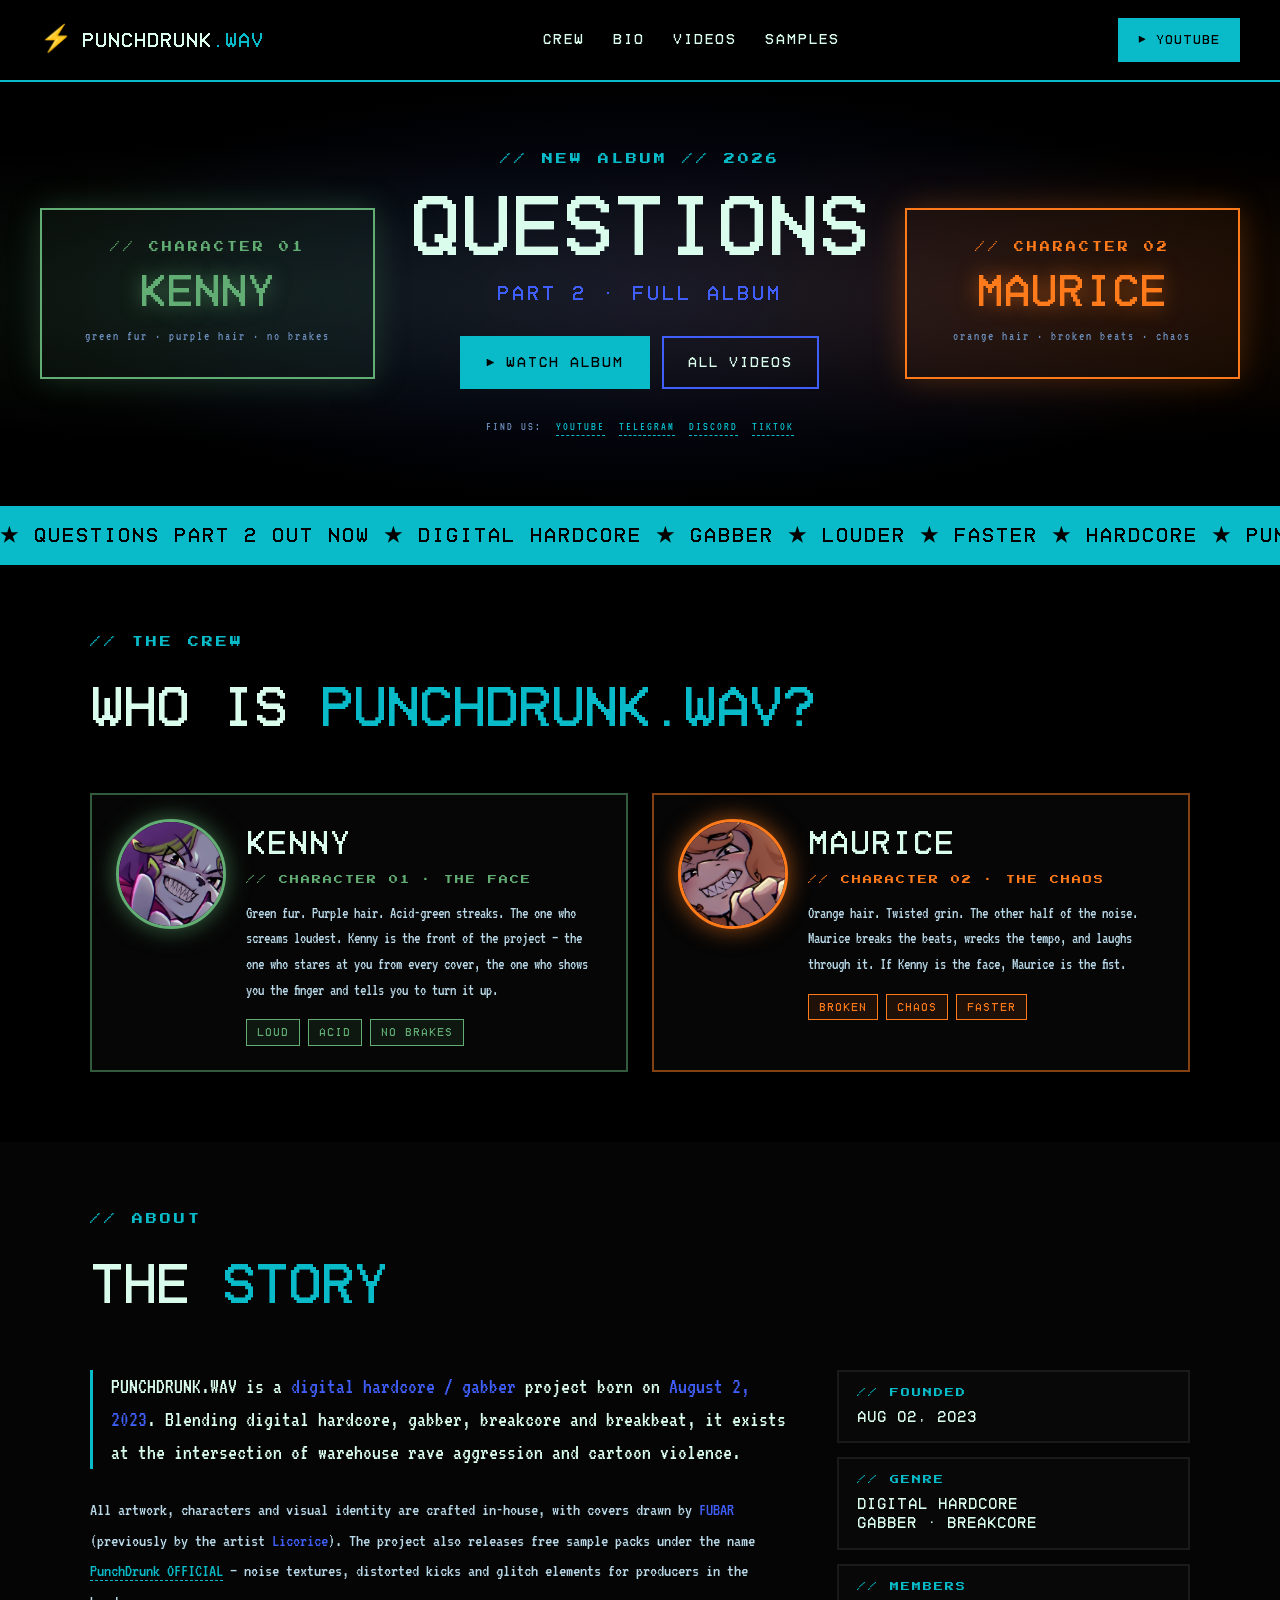
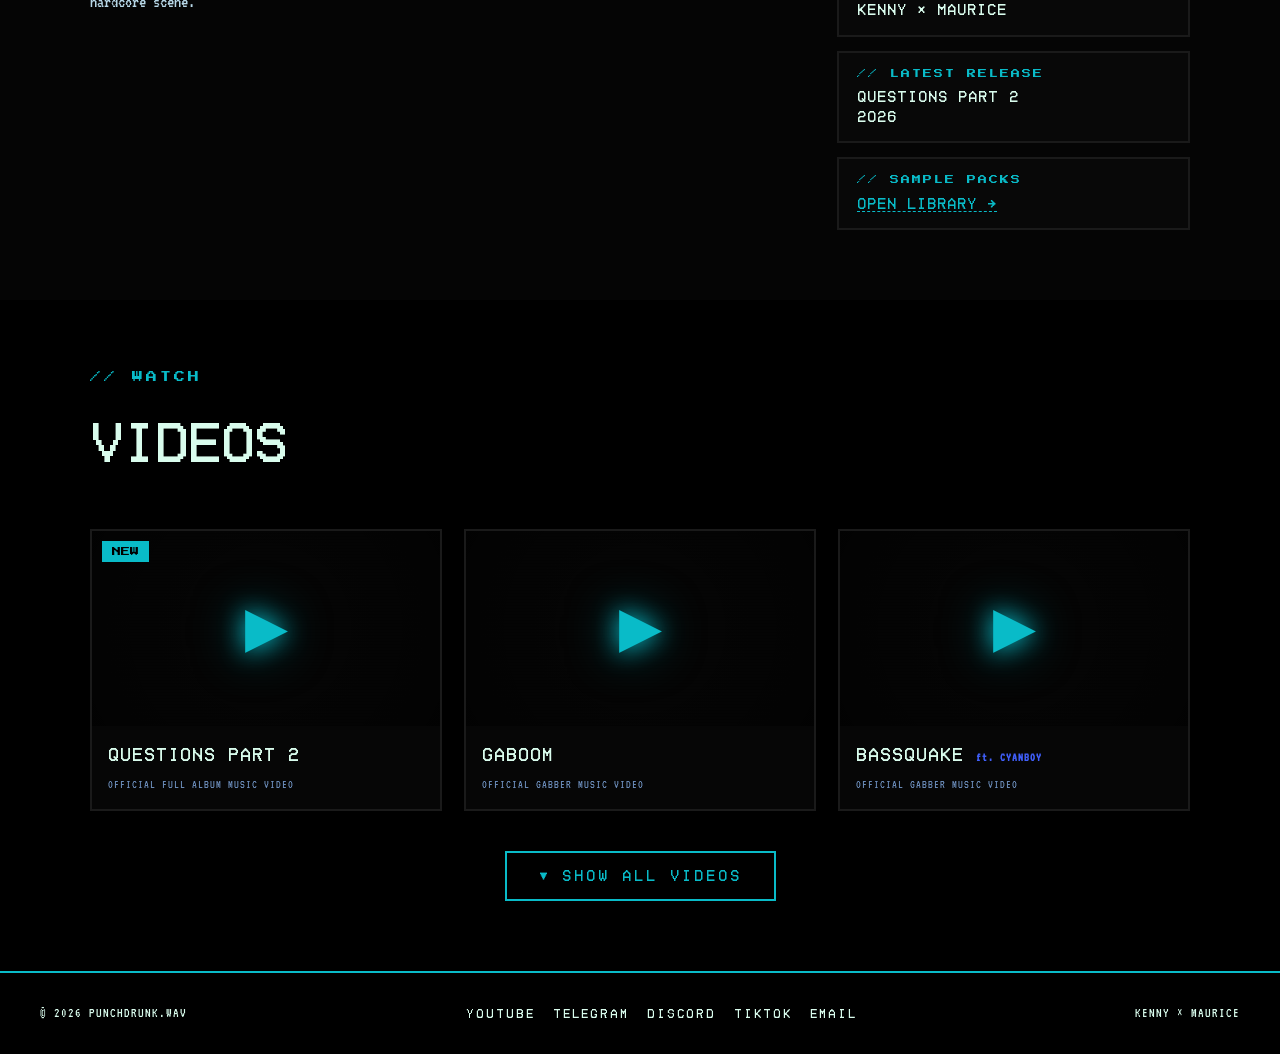
==== index.html @ ca8c22c9 "Update index.html" ====
<!DOCTYPE html>
<html lang="en">
<head>
<meta charset="UTF-8">
<meta name="viewport" content="width=device-width, initial-scale=1.0">
<title>PUNCHDRUNK.WAV — DIGITAL HARDCORE</title>
<meta name="description" content="PUNCHDRUNK.WAV — digital hardcore / gabber artist. New album QUESTIONS PART 2 OUT NOW.">
<link rel="preconnect" href="https://fonts.googleapis.com">
<link rel="preconnect" href="https://fonts.gstatic.com" crossorigin>
<link href="https://fonts.googleapis.com/css2?family=Press+Start+2P&family=VT323&display=swap" rel="stylesheet">
<link rel="stylesheet" href="style.css">
</head>
<body>

<header class="header">
  <div class="logo">
    <span class="logo-mark">⚡</span>
    <span class="logo-text">PUNCHDRUNK<span class="accent">.WAV</span></span>
  </div>
  <nav class="nav">
    <a href="#crew">CREW</a>
    <a href="#bio">BIO</a>
    <a href="#videos">VIDEOS</a>
    <a href="samples.html">SAMPLES</a>
  </nav>
  <a href="https://www.youtube.com/@PUNCHDRUNKwav/videos" target="_blank" rel="noopener" class="cta-btn">▶ YOUTUBE</a>
</header>

<section class="hero">
  <div class="hero-inner">

    <div class="hero-character kenny">
      <div class="hero-char-tag">// CHARACTER 01</div>
      <div class="hero-char-name">KENNY</div>
      <div class="hero-char-desc">green fur · purple hair · no brakes</div>
    </div>

    <div class="hero-center">
      <div class="hero-tag">// NEW ALBUM // 2026</div>
      <h1 class="hero-title">
        <span class="glitch" data-text="QUESTIONS">QUESTIONS</span>
      </h1>
      <div class="hero-sub">PART 2 · FULL ALBUM</div>
      <div class="hero-buttons">
        <button class="btn btn-primary" data-video="jGtiMrqr_s4">▶ WATCH ALBUM</button>
        <a href="#videos" class="btn btn-secondary">ALL VIDEOS</a>
      </div>
      <div class="hero-platforms">
        <span>FIND US:</span>
        <a href="https://www.youtube.com/@PUNCHDRUNKwav/videos" target="_blank" rel="noopener">YOUTUBE</a>
        <a href="https://t.me/LONGTAILSTRAXX" target="_blank" rel="noopener">TELEGRAM</a>
        <a href="https://discord.com/invite/Pcs42mGGD7" target="_blank" rel="noopener">DISCORD</a>
        <a href="https://www.tiktok.com/@punchdrunk.wav" target="_blank" rel="noopener">TIKTOK</a>
      </div>
    </div>

    <div class="hero-character maurice">
      <div class="hero-char-tag">// CHARACTER 02</div>
      <div class="hero-char-name">MAURICE</div>
      <div class="hero-char-desc">orange hair · broken beats · chaos</div>
    </div>

  </div>
</section>

<div class="marquee">
  <div class="marquee-track">
    <span>★ QUESTIONS PART 2 OUT NOW ★ DIGITAL HARDCORE ★ GABBER ★ LOUDER ★ FASTER ★ HARDCORE ★ PUNCHDRUNK.WAV ★ QUESTIONS PART 2 OUT NOW ★ DIGITAL HARDCORE ★ GABBER ★ LOUDER ★ FASTER ★ HARDCORE ★ PUNCHDRUNK.WAV ★ </span>
    <span>★ QUESTIONS PART 2 OUT NOW ★ DIGITAL HARDCORE ★ GABBER ★ LOUDER ★ FASTER ★ HARDCORE ★ PUNCHDRUNK.WAV ★ QUESTIONS PART 2 OUT NOW ★ DIGITAL HARDCORE ★ GABBER ★ LOUDER ★ FASTER ★ HARDCORE ★ PUNCHDRUNK.WAV ★ </span>
  </div>
</div>

<section class="section" id="crew">
  <div class="section-inner">
    <div class="section-tag">// THE CREW</div>
    <h2 class="section-title">WHO IS <span class="accent">PUNCHDRUNK.WAV?</span></h2>

    <div class="crew-grid">

      <article class="crew-card kenny">
        <div class="crew-avatar kenny-avatar">
          <img src="crew.jpg" alt="" class="crew-photo crew-photo-kenny">
        </div>
        <div class="crew-info">
          <div class="crew-name">KENNY</div>
          <div class="crew-role">// CHARACTER 01 · THE FACE</div>
          <p class="crew-bio">
            Green fur. Purple hair. Acid-green streaks. The one who screams loudest.
            Kenny is the front of the project — the one who stares at you from every cover,
            the one who shows you the finger and tells you to turn it up.
          </p>
          <div class="crew-tags">
            <span class="tag kenny-tag">LOUD</span>
            <span class="tag kenny-tag">ACID</span>
            <span class="tag kenny-tag">NO BRAKES</span>
          </div>
        </div>
      </article>

      <article class="crew-card maurice">
        <div class="crew-avatar maurice-avatar">
          <img src="crew.jpg" alt="" class="crew-photo crew-photo-maurice">
        </div>
        <div class="crew-info">
          <div class="crew-name">MAURICE</div>
          <div class="crew-role">// CHARACTER 02 · THE CHAOS</div>
          <p class="crew-bio">
            Orange hair. Twisted grin. The other half of the noise. Maurice breaks the
            beats, wrecks the tempo, and laughs through it. If Kenny is the face,
            Maurice is the fist.
          </p>
          <div class="crew-tags">
            <span class="tag maurice-tag">BROKEN</span>
            <span class="tag maurice-tag">CHAOS</span>
            <span class="tag maurice-tag">FASTER</span>
          </div>
        </div>
      </article>

    </div>
  </div>
</section>

<!-- ============ BIO ============ -->
<section class="section section-dark" id="bio">
  <div class="section-inner">
    <div class="section-tag">// ABOUT</div>
    <h2 class="section-title">THE <span class="accent">STORY</span></h2>

    <div class="bio-grid">

      <div class="bio-text">
        <p class="bio-lead">
          PUNCHDRUNK.WAV is a <strong>digital hardcore / gabber</strong> project born on
          <strong>August 2, 2023</strong>. Blending digital hardcore, gabber, breakcore
          and breakbeat, it exists at the intersection of warehouse rave aggression
          and cartoon violence.
        </p>

        <p>
          All artwork, characters and visual identity are crafted in-house, with covers
          drawn by <strong>FUBAR</strong> (previously by the artist <strong>Licorice</strong>).
          The project also releases free sample packs under the name
          <a href="samples.html" class="bio-link">PunchDrunk OFFICIAL</a> —
          noise textures, distorted kicks and glitch elements for producers in the
          hardcore scene.
        </p>
      </div>

      <aside class="bio-facts">
        <div class="bio-fact">
          <div class="bio-fact-label">// FOUNDED</div>
          <div class="bio-fact-value">AUG 02, 2023</div>
        </div>
        <div class="bio-fact">
          <div class="bio-fact-label">// GENRE</div>
          <div class="bio-fact-value">DIGITAL HARDCORE<br>GABBER · BREAKCORE</div>
        </div>
        <div class="bio-fact">
          <div class="bio-fact-label">// MEMBERS</div>
          <div class="bio-fact-value">KENNY × MAURICE</div>
        </div>
        <div class="bio-fact">
          <div class="bio-fact-label">// LATEST RELEASE</div>
          <div class="bio-fact-value">QUESTIONS PART 2<br>2026</div>
        </div>
        <div class="bio-fact">
          <div class="bio-fact-label">// SAMPLE PACKS</div>
          <div class="bio-fact-value"><a href="samples.html" class="bio-link">OPEN LIBRARY →</a></div>
        </div>
      </aside>

    </div>
  </div>
</section>

<section class="section" id="videos">
  <div class="section-inner">
    <div class="section-tag">// WATCH</div>
    <h2 class="section-title">VIDEOS</h2>

    <!-- === ВИДНЫЕ СРАЗУ (3) === -->
    <div class="videos">

      <div class="video-card" data-video="jGtiMrqr_s4">
        <div class="video-thumb">
          <img class="video-preview"
               src="https://img.youtube.com/vi/jGtiMrqr_s4/maxresdefault.jpg"
               alt="QUESTIONS PART 2"
               loading="lazy"
               onerror="this.src='https://img.youtube.com/vi/jGtiMrqr_s4/hqdefault.jpg'">
          <div class="video-overlay"></div>
          <div class="video-badge">NEW</div>
          <div class="video-play">▶</div>
        </div>
        <div class="video-info">
          <div class="video-title">QUESTIONS PART 2</div>
          <div class="video-meta">OFFICIAL FULL ALBUM MUSIC VIDEO</div>
        </div>
      </div>

      <div class="video-card" data-video="5ygNimEywAM">
        <div class="video-thumb">
          <img class="video-preview"
               src="https://img.youtube.com/vi/5ygNimEywAM/maxresdefault.jpg"
               alt="GABOOM"
               loading="lazy"
               onerror="this.src='https://img.youtube.com/vi/5ygNimEywAM/hqdefault.jpg'">
          <div class="video-overlay"></div>
          <div class="video-play">▶</div>
        </div>
        <div class="video-info">
          <div class="video-title">GABOOM</div>
          <div class="video-meta">OFFICIAL GABBER MUSIC VIDEO</div>
        </div>
      </div>

      <div class="video-card" data-video="U2wcmrzvpM8">
        <div class="video-thumb">
          <img class="video-preview"
               src="https://img.youtube.com/vi/U2wcmrzvpM8/maxresdefault.jpg"
               alt="BASSQUAKE ft. CYANBOY"
               loading="lazy"
               onerror="this.src='https://img.youtube.com/vi/U2wcmrzvpM8/hqdefault.jpg'">
          <div class="video-overlay"></div>
          <div class="video-play">▶</div>
        </div>
        <div class="video-info">
          <div class="video-title">BASSQUAKE <span class="track-feat">ft. CYANBOY</span></div>
          <div class="video-meta">OFFICIAL GABBER MUSIC VIDEO</div>
        </div>
      </div>

    </div>

    <!-- === СКРЫТЫЕ (8), раскроются по кнопке === -->
    <div class="videos-more" id="videos-more">
      <div class="videos-inner">

        <div class="video-card" data-video="wLnAyywLTm8">
          <div class="video-thumb">
            <img class="video-preview"
                 src="https://img.youtube.com/vi/wLnAyywLTm8/maxresdefault.jpg"
                 alt="ATTENTION!"
                 loading="lazy"
                 onerror="this.src='https://img.youtube.com/vi/wLnAyywLTm8/hqdefault.jpg'">
            <div class="video-overlay"></div>
            <div class="video-play">▶</div>
          </div>
          <div class="video-info">
            <div class="video-title">ATTENTION!</div>
            <div class="video-meta">OFFICIAL GABBER MUSIC VIDEO</div>
          </div>
        </div>

        <div class="video-card" data-video="7hDuMXJ2_mE">
          <div class="video-thumb">
            <img class="video-preview"
                 src="https://img.youtube.com/vi/7hDuMXJ2_mE/maxresdefault.jpg"
                 alt="OUT"
                 loading="lazy"
                 onerror="this.src='https://img.youtube.com/vi/7hDuMXJ2_mE/hqdefault.jpg'">
            <div class="video-overlay"></div>
            <div class="video-play">▶</div>
          </div>
          <div class="video-info">
            <div class="video-title">OUT <span class="track-lyric">[LYRIC]</span></div>
            <div class="video-meta">OFFICIAL DIGITAL HARDCORE MUSIC VIDEO</div>
          </div>
        </div>

        <div class="video-card" data-video="VwmgCwhCXVc">
          <div class="video-thumb">
            <img class="video-preview"
                 src="https://img.youtube.com/vi/VwmgCwhCXVc/maxresdefault.jpg"
                 alt="MAGFEST"
                 loading="lazy"
                 onerror="this.src='https://img.youtube.com/vi/VwmgCwhCXVc/hqdefault.jpg'">
            <div class="video-overlay"></div>
            <div class="video-play">▶</div>
          </div>
          <div class="video-info">
            <div class="video-title">MAGFEST <span class="track-lyric">[LYRIC]</span></div>
            <div class="video-meta">OFFICIAL DIGITAL HARDCORE MUSIC VIDEO</div>
          </div>
        </div>

        <div class="video-card" data-video="AwXC5GJocdY">
          <div class="video-thumb">
            <img class="video-preview"
                 src="https://img.youtube.com/vi/AwXC5GJocdY/maxresdefault.jpg"
                 alt="KICK"
                 loading="lazy"
                 onerror="this.src='https://img.youtube.com/vi/AwXC5GJocdY/hqdefault.jpg'">
            <div class="video-overlay"></div>
            <div class="video-play">▶</div>
          </div>
          <div class="video-info">
            <div class="video-title">KICK</div>
            <div class="video-meta">OFFICIAL GABBER MUSIC VIDEO</div>
          </div>
        </div>

        <div class="video-card" data-video="YJW_O_so-4A">
          <div class="video-thumb">
            <img class="video-preview"
                 src="https://img.youtube.com/vi/YJW_O_so-4A/maxresdefault.jpg"
                 alt="PUSH THE TRIGGER"
                 loading="lazy"
                 onerror="this.src='https://img.youtube.com/vi/YJW_O_so-4A/hqdefault.jpg'">
            <div class="video-overlay"></div>
            <div class="video-play">▶</div>
          </div>
          <div class="video-info">
            <div class="video-title">PUSH THE TRIGGER <span class="track-lyric">[LYRIC]</span></div>
            <div class="video-meta">OFFICIAL HARD DANCE MUSIC VIDEO</div>
          </div>
        </div>

        <div class="video-card" data-video="Y_q1twDbfx0">
          <div class="video-thumb">
            <img class="video-preview"
                 src="https://img.youtube.com/vi/Y_q1twDbfx0/maxresdefault.jpg"
                 alt="KEEP PREPARE FOR THE BATTLE"
                 loading="lazy"
                 onerror="this.src='https://img.youtube.com/vi/Y_q1twDbfx0/hqdefault.jpg'">
            <div class="video-overlay"></div>
            <div class="video-play">▶</div>
          </div>
          <div class="video-info">
            <div class="video-title">KEEP PREPARE FOR THE BATTLE <span class="track-lyric">[LYRIC]</span></div>
            <div class="video-meta">OFFICIAL EXPERIMENTAL MUSIC VIDEO</div>
          </div>
        </div>

        <div class="video-card" data-video="ZhDe0N7wjNk">
          <div class="video-thumb">
            <img class="video-preview"
                 src="https://img.youtube.com/vi/ZhDe0N7wjNk/maxresdefault.jpg"
                 alt="PUSH THE TEMPO"
                 loading="lazy"
                 onerror="this.src='https://img.youtube.com/vi/ZhDe0N7wjNk/hqdefault.jpg'">
            <div class="video-overlay"></div>
            <div class="video-play">▶</div>
          </div>
          <div class="video-info">
            <div class="video-title">PUSH THE TEMPO</div>
            <div class="video-meta">OFFICIAL HARD DANCE MUSIC VIDEO</div>
          </div>
        </div>

        <div class="video-card" data-video="BxEov8ArMUs">
          <div class="video-thumb">
            <img class="video-preview"
                 src="https://img.youtube.com/vi/BxEov8ArMUs/maxresdefault.jpg"
                 alt="SPECTRUM"
                 loading="lazy"
                 onerror="this.src='https://img.youtube.com/vi/BxEov8ArMUs/hqdefault.jpg'">
            <div class="video-overlay"></div>
            <div class="video-play">▶</div>
          </div>
          <div class="video-info">
            <div class="video-title">SPECTRUM</div>
            <div class="video-meta">OFFICIAL EXPERIMENTAL MUSIC VIDEO</div>
          </div>
        </div>

      </div>
    </div>

    <!-- === КНОПКА === -->
    <div class="show-more-wrap">
      <button class="show-more-btn" id="show-more-btn" aria-expanded="false">
        <span class="btn-arrow">▼</span>
        <span class="btn-text">SHOW ALL VIDEOS</span>
      </button>
    </div>

  </div>
</section>

<footer class="footer">
  <div class="footer-inner">
    <div>© 2026 PUNCHDRUNK.WAV</div>
    <div class="footer-links">
      <a href="https://www.youtube.com/@PUNCHDRUNKwav/videos" target="_blank" rel="noopener">YOUTUBE</a>
      <a href="https://t.me/LONGTAILSTRAXX" target="_blank" rel="noopener">TELEGRAM</a>
      <a href="https://discord.com/invite/Pcs42mGGD7" target="_blank" rel="noopener">DISCORD</a>
      <a href="https://www.tiktok.com/@punchdrunk.wav" target="_blank" rel="noopener">TIKTOK</a>
      <a href="mailto:punchdrunk69ofc@gmail.com">EMAIL</a>
    </div>
    <div>KENNY × MAURICE</div>
  </div>
</footer>

<!-- ============ VIDEO MODAL ============ -->
<div class="video-modal" id="video-modal">
  <div class="video-modal-backdrop" id="video-modal-backdrop"></div>
  <div class="video-modal-inner">
    <button class="video-modal-close" id="video-modal-close" aria-label="Close">✕</button>
    <div class="video-modal-frame" id="video-modal-frame"></div>
  </div>
</div>

<script src="script.js"></script>
</body>
</html>
---- style.css ----
/* ================================================================
   PUNCHDRUNK.WAV — style
   Font: Home Video Bold
   Palette: чёрный фон + Strong Cyan / Electric Sapphire / Frozen Water
   ================================================================ */

@font-face {
  font-family: 'Home Video';
  src: url('HomeVideo-Bold.ttf') format('truetype');
  font-weight: bold;
  font-style: normal;
  font-display: swap;
}

:root {
  --bg:      #000000;
  --bg-2:    #050505;
  --panel:   #0a0a0a;

  --fg:      #D9FCED;
  --dim:     #1a1a1a;
  --muted:   #6a8bb8;

  --accent:  #09BBC8;
  --accent-2:#405FFA;
  --accent-3:#383664;

  --kenny:   #61ad73;
  --maurice: #ff7a1a;
}

* { margin: 0; padding: 0; box-sizing: border-box; }
html { scroll-behavior: smooth; }

body {
  background: var(--bg);
  color: var(--fg);
  font-family: "VT323", "Courier New", monospace;
  font-size: 18px;
  line-height: 1.5;
  overflow-x: hidden;
}

h1, h2, h3,
.logo-text,
.btn,
.section-title,
.hero-char-name,
.crew-name,
.contact-icon,
.show-date,
.show-status,
.cta-btn,
.video-title,
.footer-links a,
.marquee-track {
  font-family: 'Home Video', "Courier New", monospace;
  letter-spacing: 1px;
  font-weight: bold;
}

/* ---------- HEADER ---------- */
.header {
  display: flex;
  justify-content: space-between;
  align-items: center;
  padding: 18px 40px;
  background: rgba(0, 0, 0, 0.95);
  border-bottom: 2px solid var(--accent);
  position: sticky;
  top: 0;
  z-index: 100;
  backdrop-filter: blur(8px);
}

.logo { display: flex; align-items: center; gap: 10px; font-size: 20px; }

.logo-mark { color: var(--accent); font-size: 26px; animation: blink 1.5s infinite; }
.logo-text { color: var(--fg); }
.logo-text .accent { color: var(--accent); }

@keyframes blink {
  0%, 90%, 100% { opacity: 1; }
  95% { opacity: 0.2; }
}

.nav { display: flex; gap: 28px; font-family: 'Home Video', monospace; font-size: 14px; }

.nav a {
  color: var(--fg);
  text-decoration: none;
  letter-spacing: 2px;
  transition: color 0.2s;
}

.nav a:hover { color: var(--accent); }

.cta-btn {
  background: var(--accent);
  color: #000;
  padding: 10px 18px;
  text-decoration: none;
  font-size: 13px;
  letter-spacing: 1px;
  border: 2px solid var(--accent);
  transition: all 0.15s;
}

.cta-btn:hover {
  background: transparent;
  color: var(--accent);
  box-shadow: 0 0 20px rgba(9, 187, 200, 0.6);
}

/* ---------- HERO ---------- */
.hero {
  padding: 70px 40px;
  background:
    radial-gradient(ellipse at 20% 50%, rgba(97, 173, 115, 0.10) 0%, transparent 50%),
    radial-gradient(ellipse at 80% 50%, rgba(255, 122, 26, 0.10) 0%, transparent 50%),
    radial-gradient(ellipse at 50% 50%, rgba(64, 95, 250, 0.15) 0%, transparent 70%),
    var(--bg);
}

.hero-inner {
  max-width: 1300px;
  margin: 0 auto;
  display: grid;
  grid-template-columns: 1fr 1.4fr 1fr;
  gap: 30px;
  align-items: center;
}

.hero-character {
  padding: 30px 20px;
  border: 2px solid var(--dim);
  text-align: center;
  transition: all 0.3s;
}

.hero-character.kenny {
  border-color: var(--kenny);
  box-shadow: 0 0 30px rgba(97, 173, 115, 0.25);
  background: rgba(97, 173, 115, 0.06);
}

.hero-character.maurice {
  border-color: var(--maurice);
  box-shadow: 0 0 30px rgba(255, 122, 26, 0.25);
  background: rgba(255, 122, 26, 0.06);
}

.hero-char-tag {
  font-family: "Press Start 2P", monospace;
  font-size: 10px;
  letter-spacing: 3px;
  margin-bottom: 14px;
}

.hero-character.kenny .hero-char-tag { color: var(--kenny); }
.hero-character.maurice .hero-char-tag { color: var(--maurice); }

.hero-char-name { font-size: 44px; line-height: 1; margin-bottom: 14px; }

.hero-character.kenny .hero-char-name {
  color: var(--kenny);
  text-shadow: 0 0 20px rgba(97, 173, 115, 0.6);
}

.hero-character.maurice .hero-char-name {
  color: var(--maurice);
  text-shadow: 0 0 20px rgba(255, 122, 26, 0.6);
}

.hero-char-desc { font-size: 13px; letter-spacing: 2px; color: var(--muted); }

.hero-center { text-align: center; }

.hero-tag {
  font-family: "Press Start 2P", monospace;
  font-size: 11px;
  color: var(--accent);
  margin-bottom: 18px;
  letter-spacing: 3px;
}

.hero-title {
  font-size: 84px;
  line-height: 0.95;
  color: var(--fg);
  margin-bottom: 12px;
  text-transform: uppercase;
}

.hero-sub {
  font-size: 20px;
  color: var(--accent-2);
  margin-bottom: 28px;
  letter-spacing: 3px;
  font-family: 'Home Video', monospace;
}

.hero-buttons {
  display: flex;
  gap: 12px;
  justify-content: center;
  margin-bottom: 28px;
  flex-wrap: wrap;
}

.btn {
  display: inline-block;
  padding: 14px 24px;
  font-size: 14px;
  letter-spacing: 2px;
  text-decoration: none;
  border: 2px solid;
  transition: all 0.15s;
  font-family: 'Home Video', monospace;
  cursor: pointer;
}

.btn-primary {
  background: var(--accent);
  color: #000;
  border-color: var(--accent);
}

.btn-primary:hover {
  background: transparent;
  color: var(--accent);
  box-shadow: 0 0 25px rgba(9, 187, 200, 0.7);
}

.btn-secondary {
  background: transparent;
  color: var(--fg);
  border-color: var(--accent-2);
}

.btn-secondary:hover {
  background: var(--accent-2);
  color: #000;
  box-shadow: 0 0 25px rgba(64, 95, 250, 0.6);
}

.hero-platforms {
  display: flex;
  gap: 14px;
  justify-content: center;
  flex-wrap: wrap;
  font-size: 12px;
  letter-spacing: 2px;
}

.hero-platforms span { color: var(--muted); }

.hero-platforms a {
  color: var(--accent);
  text-decoration: none;
  border-bottom: 1px dashed var(--accent);
  transition: all 0.2s;
}

.hero-platforms a:hover { color: var(--accent-2); border-bottom-color: var(--accent-2); }

/* ---------- GLITCH ---------- */
.glitch { position: relative; display: inline-block; }

.glitch::before,
.glitch::after {
  content: attr(data-text);
  position: absolute;
  left: 0; top: 0;
  width: 100%;
  overflow: hidden;
  pointer-events: none;
}

.glitch::before { color: var(--accent-2); animation: glitch-1 2s infinite linear alternate-reverse; z-index: -1; }
.glitch::after  { color: var(--accent);   animation: glitch-2 3s infinite linear alternate-reverse; z-index: -2; }

@keyframes glitch-1 {
  0%, 100% { transform: translate(0); }
  20% { transform: translate(-4px, 2px); }
  40% { transform: translate(-2px, -2px); }
  60% { transform: translate(4px, 2px); }
  80% { transform: translate(2px, -4px); }
}

@keyframes glitch-2 {
  0%, 100% { transform: translate(0); }
  25% { transform: translate(4px, -2px); }
  50% { transform: translate(-4px, 2px); }
  75% { transform: translate(2px, 4px); }
}

/* ---------- MARQUEE ---------- */
.marquee {
  background: var(--accent);
  color: #000;
  padding: 12px 0;
  overflow: hidden;
  white-space: nowrap;
  border-top: 2px solid var(--accent);
  border-bottom: 2px solid var(--accent);
}

.marquee-track {
  display: inline-block;
  animation: marquee 40s linear infinite;
  font-size: 20px;
  letter-spacing: 2px;
}

.marquee-track span { padding-right: 40px; }

@keyframes marquee {
  0% { transform: translateX(0); }
  100% { transform: translateX(-50%); }
}

/* ---------- SECTION ---------- */
.section { padding: 70px 40px; background: var(--bg); }
.section-dark { background: var(--bg-2); }
.section-inner { max-width: 1100px; margin: 0 auto; }

.section-tag {
  font-family: "Press Start 2P", monospace;
  font-size: 11px;
  color: var(--accent);
  margin-bottom: 14px;
  letter-spacing: 3px;
}

.section-title {
  font-size: 56px;
  color: var(--fg);
  margin-bottom: 44px;
  letter-spacing: -1px;
}

.section-title .accent { color: var(--accent); }

/* ---------- CREW ---------- */
.crew-grid { display: grid; grid-template-columns: 1fr 1fr; gap: 24px; }

.crew-card {
  border: 2px solid var(--dim);
  padding: 24px;
  display: flex;
  gap: 20px;
  align-items: flex-start;
  transition: all 0.3s;
  background: rgba(10, 10, 10, 0.6);
}

.crew-card.kenny { border-color: rgba(97, 173, 115, 0.5); }
.crew-card.maurice { border-color: rgba(255, 122, 26, 0.5); }

.crew-card.kenny:hover {
  border-color: var(--kenny);
  box-shadow: 0 0 30px rgba(97, 173, 115, 0.35);
  transform: translateY(-3px);
}

.crew-card.maurice:hover {
  border-color: var(--maurice);
  box-shadow: 0 0 30px rgba(255, 122, 26, 0.35);
  transform: translateY(-3px);
}

/* ---------- АВАТАРКИ ---------- */
.crew-avatar {
  width: 110px;
  height: 110px;
  flex-shrink: 0;
  border-radius: 50%;
  border: 3px solid;
  overflow: hidden;
  position: relative;
  background: #0a0a0a;
}

.kenny-avatar {
  border-color: var(--kenny);
  box-shadow: 0 0 25px rgba(97, 173, 115, 0.6);
}

.maurice-avatar {
  border-color: var(--maurice);
  box-shadow: 0 0 25px rgba(255, 122, 26, 0.6);
}

/* Фото внутри круга — обрезаем через object-fit */
.crew-photo {
  position: absolute;
  top: 0;
  left: 0;
  width: 100%;
  height: 100%;
  object-fit: cover;
  display: block;
  pointer-events: none;
}

/* Kenny — левая часть исходной картинки */
.crew-photo-kenny {
  object-position: 20% 20%;
  transform: scale(2.0);
  transform-origin: 20% 20%;
}

/* Maurice — правая часть исходной картинки */
.crew-photo-maurice {
  object-position: 75% 15%;
  transform: scale(2.0);
  transform-origin: 75% 15%;
}

.crew-info { flex: 1; }

.crew-name { font-size: 32px; color: var(--fg); margin-bottom: 6px; }

.crew-role {
  font-family: "Press Start 2P", monospace;
  font-size: 9px;
  letter-spacing: 2px;
  color: var(--muted);
  margin-bottom: 14px;
}

.crew-card.kenny .crew-role { color: var(--kenny); }
.crew-card.maurice .crew-role { color: var(--maurice); }

.crew-bio { font-size: 16px; line-height: 1.6; color: #b8d8e8; margin-bottom: 16px; }

.crew-tags { display: flex; gap: 8px; flex-wrap: wrap; }

.tag {
  font-family: 'Home Video', monospace;
  font-size: 11px;
  letter-spacing: 1px;
  padding: 4px 10px;
  border: 1px solid;
}

.kenny-tag { color: var(--kenny); border-color: var(--kenny); background: rgba(97, 173, 115, 0.1); }
.maurice-tag { color: var(--maurice); border-color: var(--maurice); background: rgba(255, 122, 26, 0.1); }

/* ---------- BIO ---------- */
.bio-grid {
  display: grid;
  grid-template-columns: 2fr 1fr;
  gap: 40px;
  align-items: start;
}

.bio-text p {
  font-size: 18px;
  line-height: 1.7;
  color: #b8d8e8;
  margin-bottom: 18px;
}

.bio-lead {
  font-size: 22px !important;
  line-height: 1.5 !important;
  color: var(--fg) !important;
  border-left: 3px solid var(--accent);
  padding-left: 18px;
  margin-bottom: 26px !important;
}

.bio-lead strong {
  color: var(--accent);
  font-weight: normal;
}

.bio-text p strong {
  color: var(--accent-2);
  font-weight: normal;
}

.bio-link {
  color: var(--accent);
  text-decoration: none;
  border-bottom: 1px dashed var(--accent);
  transition: all 0.2s;
}

.bio-link:hover {
  color: var(--accent-2);
  border-bottom-color: var(--accent-2);
}

.bio-facts {
  display: flex;
  flex-direction: column;
  gap: 14px;
}

.bio-fact {
  border: 2px solid var(--dim);
  padding: 14px 18px;
  background: rgba(10, 10, 10, 0.6);
  transition: all 0.2s;
}

.bio-fact:hover {
  border-color: var(--accent);
  box-shadow: 0 0 20px rgba(9, 187, 200, 0.3);
}

.bio-fact-label {
  font-family: "Press Start 2P", monospace;
  font-size: 9px;
  letter-spacing: 2px;
  color: var(--accent);
  margin-bottom: 8px;
}

.bio-fact-value {
  font-family: 'Home Video', monospace;
  font-size: 15px;
  color: var(--fg);
  letter-spacing: 1px;
  line-height: 1.3;
}

@media (max-width: 900px) {
  .bio-grid {
    grid-template-columns: 1fr;
    gap: 28px;
  }
}

/* ---------- VIDEOS ---------- */
.videos {
  display: grid;
  grid-template-columns: repeat(auto-fit, minmax(300px, 1fr));
  gap: 22px;
}

.video-card {
  display: block;
  text-decoration: none;
  background: rgba(10, 10, 10, 0.6);
  border: 2px solid var(--dim);
  transition: all 0.25s;
  color: var(--fg);
  overflow: hidden;
  cursor: pointer;
}

.video-card:hover {
  border-color: var(--accent);
  box-shadow: 0 0 30px rgba(9, 187, 200, 0.5);
  transform: translateY(-4px);
}

.video-thumb {
  width: 100%;
  aspect-ratio: 16 / 9;
  background: #050505;
  display: flex;
  align-items: center;
  justify-content: center;
  position: relative;
  overflow: hidden;
}

.video-preview {
  position: absolute;
  inset: 0;
  width: 100%;
  height: 100%;
  object-fit: cover;
  display: block;
  transition: transform 0.4s ease, filter 0.4s ease;
  filter: brightness(0.75) saturate(1.1);
}

.video-card:hover .video-preview {
  transform: scale(1.06);
  filter: brightness(0.95) saturate(1.25);
}

.video-overlay {
  position: absolute;
  inset: 0;
  background:
    repeating-linear-gradient(
      0deg,
      rgba(0,0,0,0.15) 0px,
      rgba(0,0,0,0.15) 1px,
      transparent 1px,
      transparent 3px
    ),
    radial-gradient(circle at center, transparent 30%, rgba(0,0,0,0.55) 100%);
  pointer-events: none;
  z-index: 1;
}

.video-play {
  position: relative;
  z-index: 2;
  font-size: 56px;
  color: var(--accent);
  text-shadow: 0 0 25px var(--accent), 0 0 50px rgba(9, 187, 200, 0.6);
  transition: transform 0.25s;
}

.video-card:hover .video-play { transform: scale(1.2); }

.video-badge {
  position: absolute;
  top: 10px;
  left: 10px;
  background: var(--accent);
  color: #000;
  padding: 4px 10px;
  font-family: "Press Start 2P", monospace;
  font-size: 9px;
  z-index: 3;
}

.video-info { padding: 16px; }

.video-title { font-size: 18px; color: var(--fg); margin-bottom: 6px; }

.track-feat  { font-size: 12px; color: var(--accent-2); font-family: "VT323", monospace; }
.track-lyric { font-size: 12px; color: #ff2a2a;          font-family: "VT323", monospace; }

.video-meta { font-size: 12px; color: var(--muted); letter-spacing: 1px; }

/* ---------- SHOW MORE VIDEOS ---------- */
.videos-more {
  max-height: 0;
  overflow: hidden;
  opacity: 0;
  transition: max-height 0.7s ease, opacity 0.5s ease, margin-top 0.5s ease;
  margin-top: 0;
}

.videos-more.open {
  max-height: 4000px;
  opacity: 1;
  margin-top: 22px;
}

.videos-inner {
  display: grid;
  grid-template-columns: repeat(auto-fit, minmax(300px, 1fr));
  gap: 22px;
  padding-bottom: 4px;
}

.show-more-wrap {
  display: flex;
  justify-content: center;
  margin-top: 40px;
}

.show-more-btn {
  display: inline-flex;
  align-items: center;
  gap: 12px;
  padding: 16px 32px;
  background: transparent;
  color: var(--accent);
  border: 2px solid var(--accent);
  font-family: 'Home Video', monospace;
  font-size: 15px;
  letter-spacing: 3px;
  cursor: pointer;
  transition: all 0.2s ease;
  text-transform: uppercase;
}

.show-more-btn:hover {
  background: var(--accent);
  color: #000;
  box-shadow: 0 0 30px rgba(9, 187, 200, 0.6);
}

.show-more-btn .btn-arrow {
  display: inline-block;
  transition: transform 0.4s ease;
  font-size: 14px;
}

.show-more-btn.open .btn-arrow {
  transform: rotate(180deg);
}

@media (max-width: 600px) {
  .show-more-btn {
    font-size: 13px;
    padding: 14px 22px;
    letter-spacing: 2px;
  }
}

/* ---------- SHOWS ---------- */
.shows { display: flex; flex-direction: column; gap: 12px; }

.show {
  display: grid;
  grid-template-columns: 120px 1fr auto;
  align-items: center;
  padding: 20px;
  background: rgba(10, 10, 10, 0.6);
  border: 2px solid var(--dim);
  transition: all 0.2s;
}

.show:hover {
  border-color: var(--accent);
  background: rgba(9, 187, 200, 0.08);
  transform: translateX(6px);
}

.show-date { font-size: 20px; color: var(--accent); }
.show-city { font-size: 18px; color: var(--fg); letter-spacing: 1px; }

.show-status {
  font-size: 13px;
  padding: 8px 16px;
  border: 2px solid var(--accent);
  color: var(--accent);
  letter-spacing: 2px;
}

.show:hover .show-status { background: var(--accent); color: #000; }

/* ---------- CONTACT ---------- */
.contact-grid {
  display: grid;
  grid-template-columns: repeat(auto-fit, minmax(240px, 1fr));
  gap: 18px;
}

.contact-card {
  display: block;
  padding: 22px;
  background: rgba(10, 10, 10, 0.6);
  border: 2px solid var(--dim);
  text-decoration: none;
  color: var(--fg);
  transition: all 0.2s;
}

.contact-card:hover {
  border-color: var(--accent);
  box-shadow: 0 0 25px rgba(9, 187, 200, 0.5);
  transform: translateY(-3px);
}

.contact-icon { font-size: 32px; margin-bottom: 10px; color: var(--accent); }

.contact-label {
  font-family: "Press Start 2P", monospace;
  font-size: 9px;
  letter-spacing: 2px;
  margin-bottom: 8px;
  color: var(--muted);
}

.contact-value { font-size: 15px; color: var(--fg); letter-spacing: 1px; word-break: break-all; }

/* ---------- FOOTER ---------- */
.footer {
  background: #000000;
  color: var(--fg);
  padding: 30px 40px;
  border-top: 2px solid var(--accent);
}

.footer-inner {
  max-width: 1200px;
  margin: 0 auto;
  display: flex;
  justify-content: space-between;
  align-items: center;
  gap: 20px;
  flex-wrap: wrap;
  font-size: 14px;
  letter-spacing: 1px;
}

.footer-links { display: flex; gap: 18px; flex-wrap: wrap; }

.footer-links a {
  color: var(--fg);
  text-decoration: none;
  font-size: 12px;
  letter-spacing: 2px;
  transition: color 0.2s;
}

.footer-links a:hover { color: var(--accent); }

/* ---------- MOBILE ---------- */
@media (max-width: 900px) {
  .hero-inner { grid-template-columns: 1fr; text-align: center; }
  .hero-char-name { font-size: 36px; }
  .hero-title { font-size: 56px; }
  .crew-grid { grid-template-columns: 1fr; }
  .header { padding: 14px 20px; flex-wrap: wrap; gap: 12px; }
  .nav { gap: 16px; font-size: 12px; }
}

@media (max-width: 600px) {
  .header { padding: 12px 14px; }
  .nav { display: none; }
  .hero { padding: 40px 20px; }
  .hero-title { font-size: 40px; }
  .section { padding: 50px 20px; }
  .section-title { font-size: 36px; }
  .show { grid-template-columns: 1fr; gap: 8px; text-align: left; }
  .footer-inner { flex-direction: column; text-align: center; }
  .marquee-track { font-size: 16px; }

  .crew-avatar { width: 90px; height: 90px; }
}

/* ---------- VIDEO MODAL ---------- */
.video-modal {
  position: fixed;
  inset: 0;
  z-index: 500;
  display: none;
  align-items: center;
  justify-content: center;
  padding: 20px;
}

.video-modal.open { display: flex; }

.video-modal-backdrop {
  position: absolute;
  inset: 0;
  background: rgba(0, 0, 0, 0.92);
  backdrop-filter: blur(6px);
  cursor: pointer;
}

.video-modal-inner {
  position: relative;
  width: 100%;
  max-width: 1280px;
  aspect-ratio: 16 / 9;
  background: #000;
  border: 2px solid var(--accent);
  box-shadow: 0 0 60px rgba(9, 187, 200, 0.45);
  z-index: 2;
}

.video-modal-frame { width: 100%; height: 100%; }

.video-modal-frame iframe {
  width: 100%;
  height: 100%;
  border: 0;
  display: block;
}

.video-modal-close {
  position: absolute;
  top: -46px;
  right: 0;
  width: 40px;
  height: 40px;
  background: var(--accent);
  color: #000;
  border: none;
  font-size: 20px;
  font-weight: bold;
  cursor: pointer;
  font-family: 'Home Video', monospace;
  transition: all 0.15s;
}

.video-modal-close:hover {
  background: var(--accent-2);
  color: #000;
  box-shadow: 0 0 20px var(--accent-2);
}

@media (max-width: 700px) {
  .video-modal-inner { border-width: 1px; }
  .video-modal-close {
    top: 6px;
    right: 6px;
    width: 36px;
    height: 36px;
    z-index: 10;
  }
}

/* ---------- SAMPLES PAGE ---------- */
.hero-samples {
  padding: 70px 40px 60px;
}

.hero-samples-desc {
  color: #b8d8e8;
  max-width: 640px;
  margin: 0 auto;
  font-size: 17px;
  line-height: 1.6;
}

.samples-grid {
  display: grid;
  grid-template-columns: repeat(auto-fit, minmax(280px, 1fr));
  gap: 24px;
}

.sample-card {
  display: flex;
  flex-direction: column;
  aspect-ratio: 1 / 1;
  text-decoration: none;
  color: #000;
  border: 2px solid #000;
  position: relative;
  overflow: hidden;
  transition: transform 0.25s ease, box-shadow 0.25s ease;
  padding: 22px;
}

.sample-card:hover {
  transform: translateY(-6px);
  box-shadow: 0 0 40px rgba(9, 187, 200, 0.6);
}

/* Варианты цветов */
.sample-cyan      { background: #09BBC8; color: #000; }
.sample-sapphire  { background: #405FFA; color: #fff; border-color: #405FFA; }
.sample-kenny     { background: #61ad73; color: #000; border-color: #61ad73; }
.sample-maurice   { background: #ff7a1a; color: #000; border-color: #ff7a1a; }
.sample-indigo    { background: #383664; color: #fff; border-color: #383664; }

.sample-badge {
  position: absolute;
  top: 14px;
  right: 14px;
  background: #000;
  color: #09BBC8;
  font-family: "Press Start 2P", monospace;
  font-size: 9px;
  letter-spacing: 2px;
  padding: 5px 10px;
  z-index: 2;
}

.sample-body {
  margin-top: auto;
  margin-bottom: auto;
}

.sample-title {
  font-family: 'Home Video', monospace;
  font-size: 24px;
  line-height: 1.1;
  letter-spacing: 1px;
  word-break: break-word;
  margin-bottom: 12px;
  text-transform: uppercase;
}

.sample-meta {
  font-family: "VT323", monospace;
  font-size: 14px;
  letter-spacing: 2px;
  opacity: 0.8;
}

.sample-download {
  font-family: 'Home Video', monospace;
  font-size: 13px;
  letter-spacing: 2px;
  border-top: 2px solid currentColor;
  padding-top: 12px;
  margin-top: 18px;
  transition: opacity 0.2s;
  opacity: 0.85;
}

.sample-card:hover .sample-download {
  opacity: 1;
}

/* Лёгкий глитч-паттерн поверх плашки */
.sample-card::before {
  content: "";
  position: absolute;
  inset: 0;
  background: repeating-linear-gradient(
    0deg,
    rgba(0, 0, 0, 0.08) 0px,
    rgba(0, 0, 0, 0.08) 1px,
    transparent 1px,
    transparent 4px
  );
  pointer-events: none;
  opacity: 0.6;
  z-index: 1;
}

.sample-body,
.sample-download,
.sample-badge {
  position: relative;
  z-index: 2;
}

@media (max-width: 600px) {
  .sample-title { font-size: 20px; }
  .sample-meta { font-size: 12px; }
  .sample-download { font-size: 11px; letter-spacing: 1px; }
  .samples-grid { gap: 16px; }
}
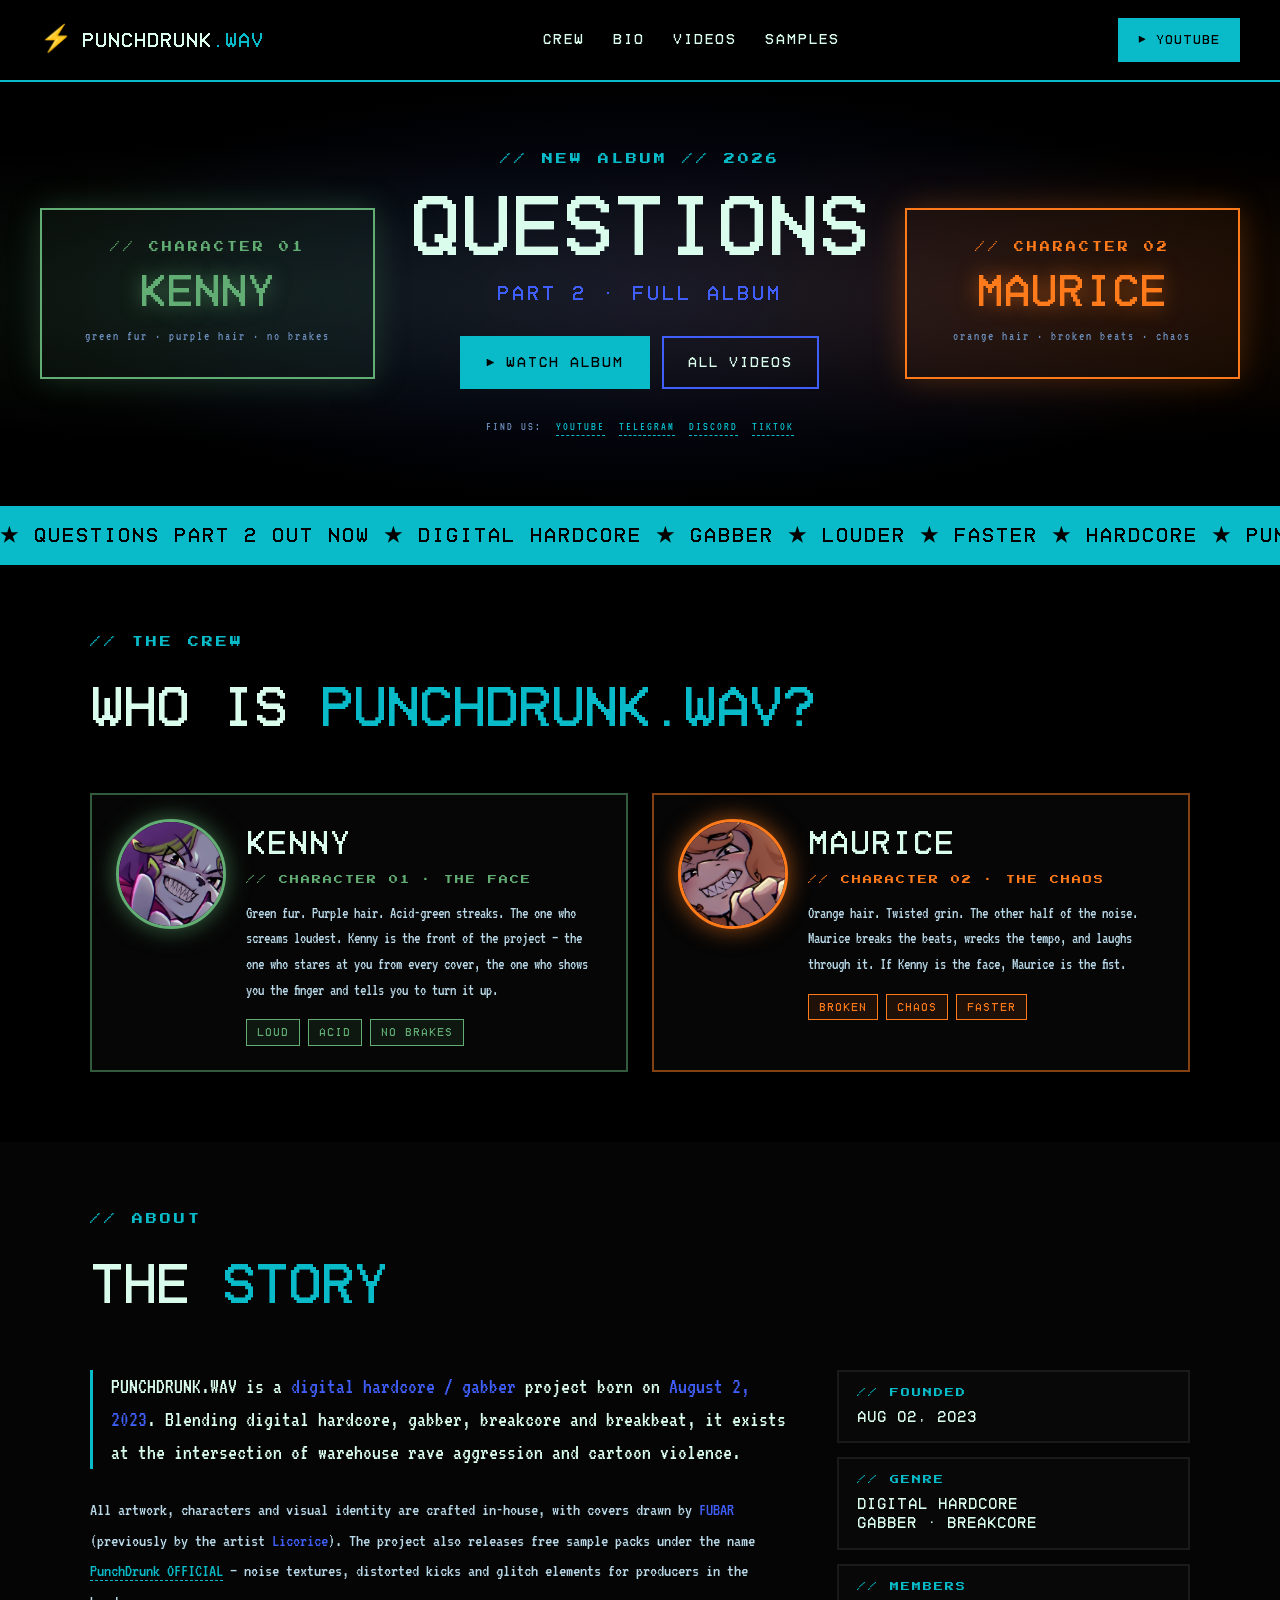
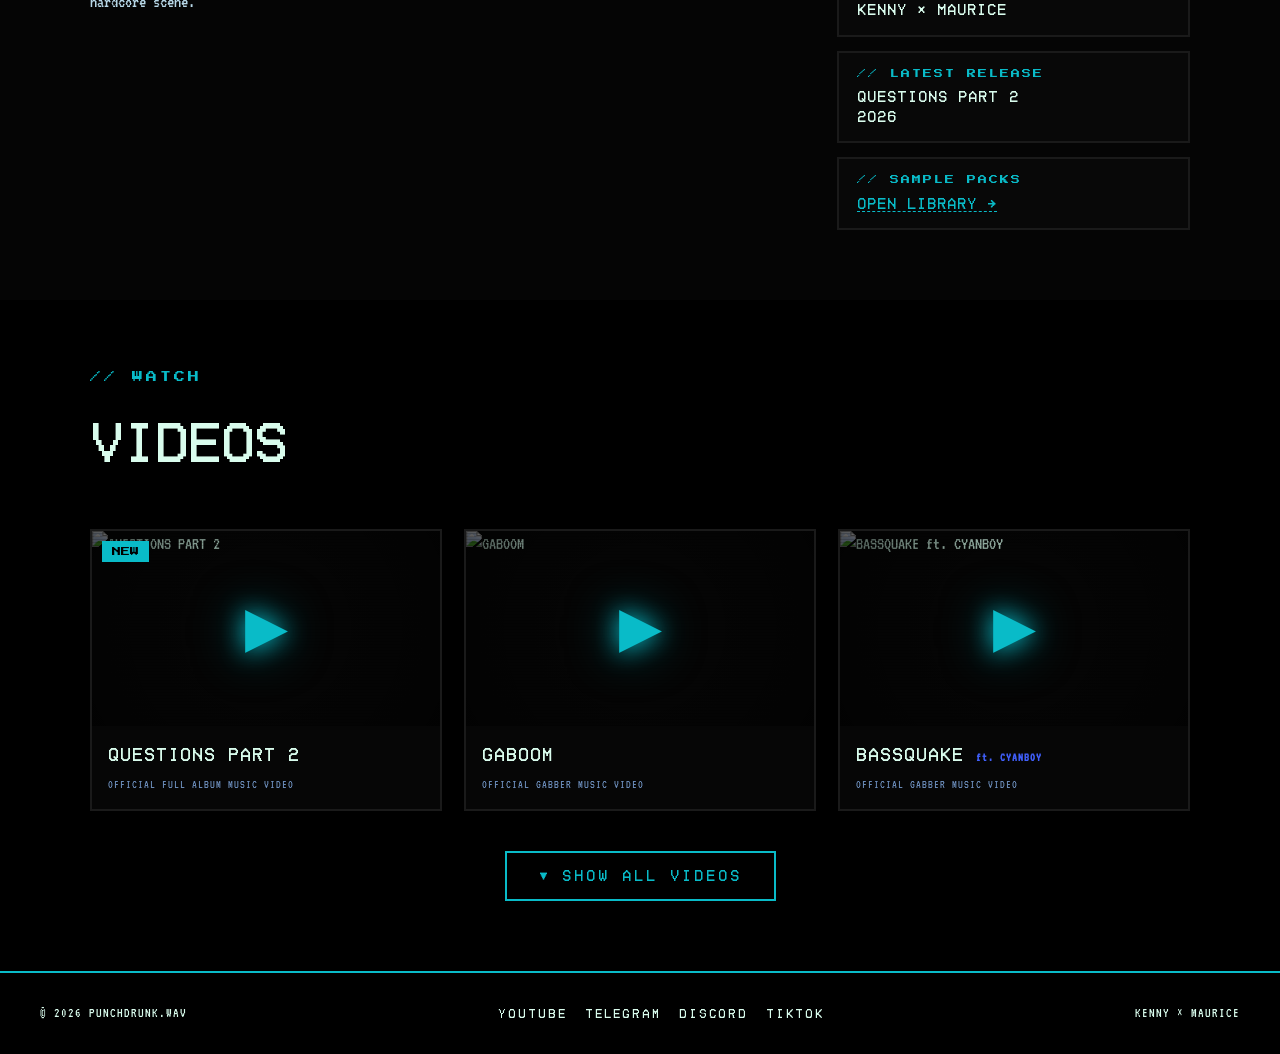
==== commit 07fe7263: "Update index.html" ====
--- a/index.html
+++ b/index.html
@@ -387,7 +387,6 @@
       <a href="https://t.me/LONGTAILSTRAXX" target="_blank" rel="noopener">TELEGRAM</a>
       <a href="https://discord.com/invite/Pcs42mGGD7" target="_blank" rel="noopener">DISCORD</a>
       <a href="https://www.tiktok.com/@punchdrunk.wav" target="_blank" rel="noopener">TIKTOK</a>
-      <a href="mailto:punchdrunk69ofc@gmail.com">EMAIL</a>
     </div>
     <div>KENNY × MAURICE</div>
   </div>
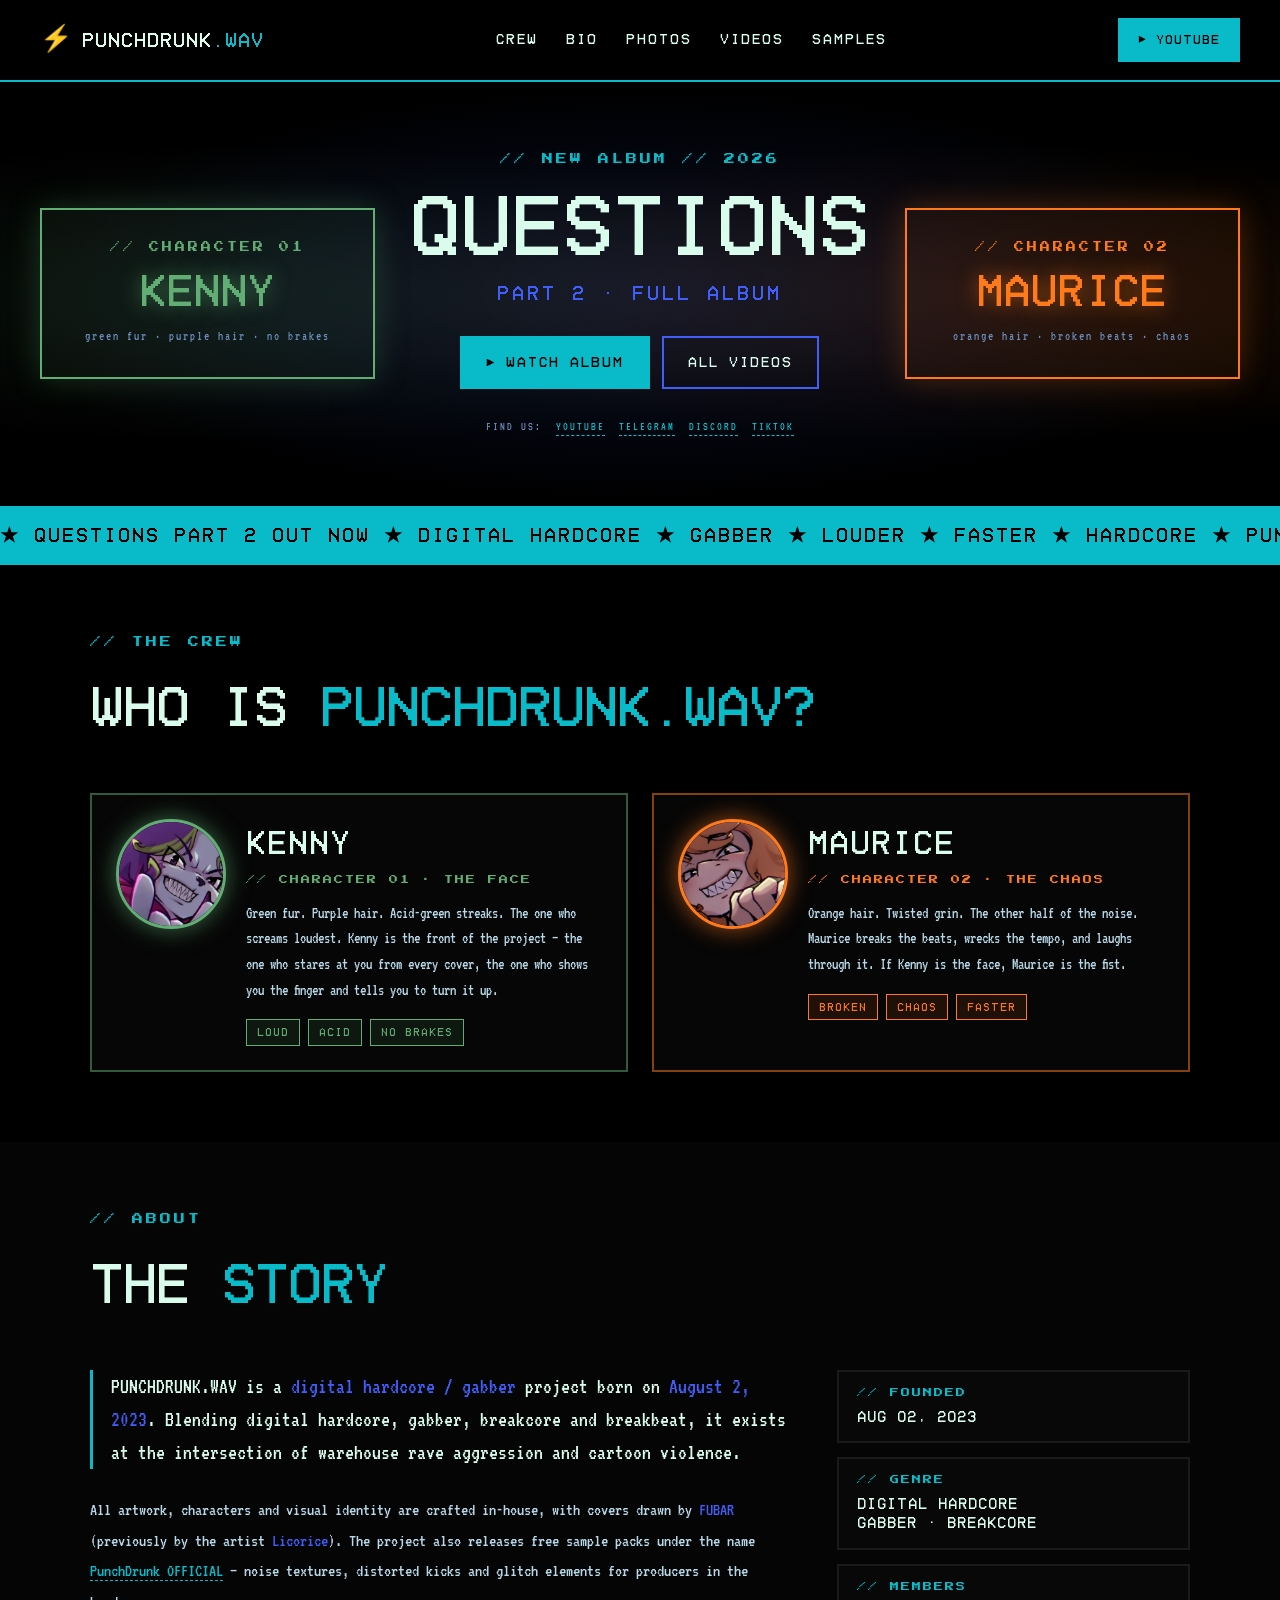
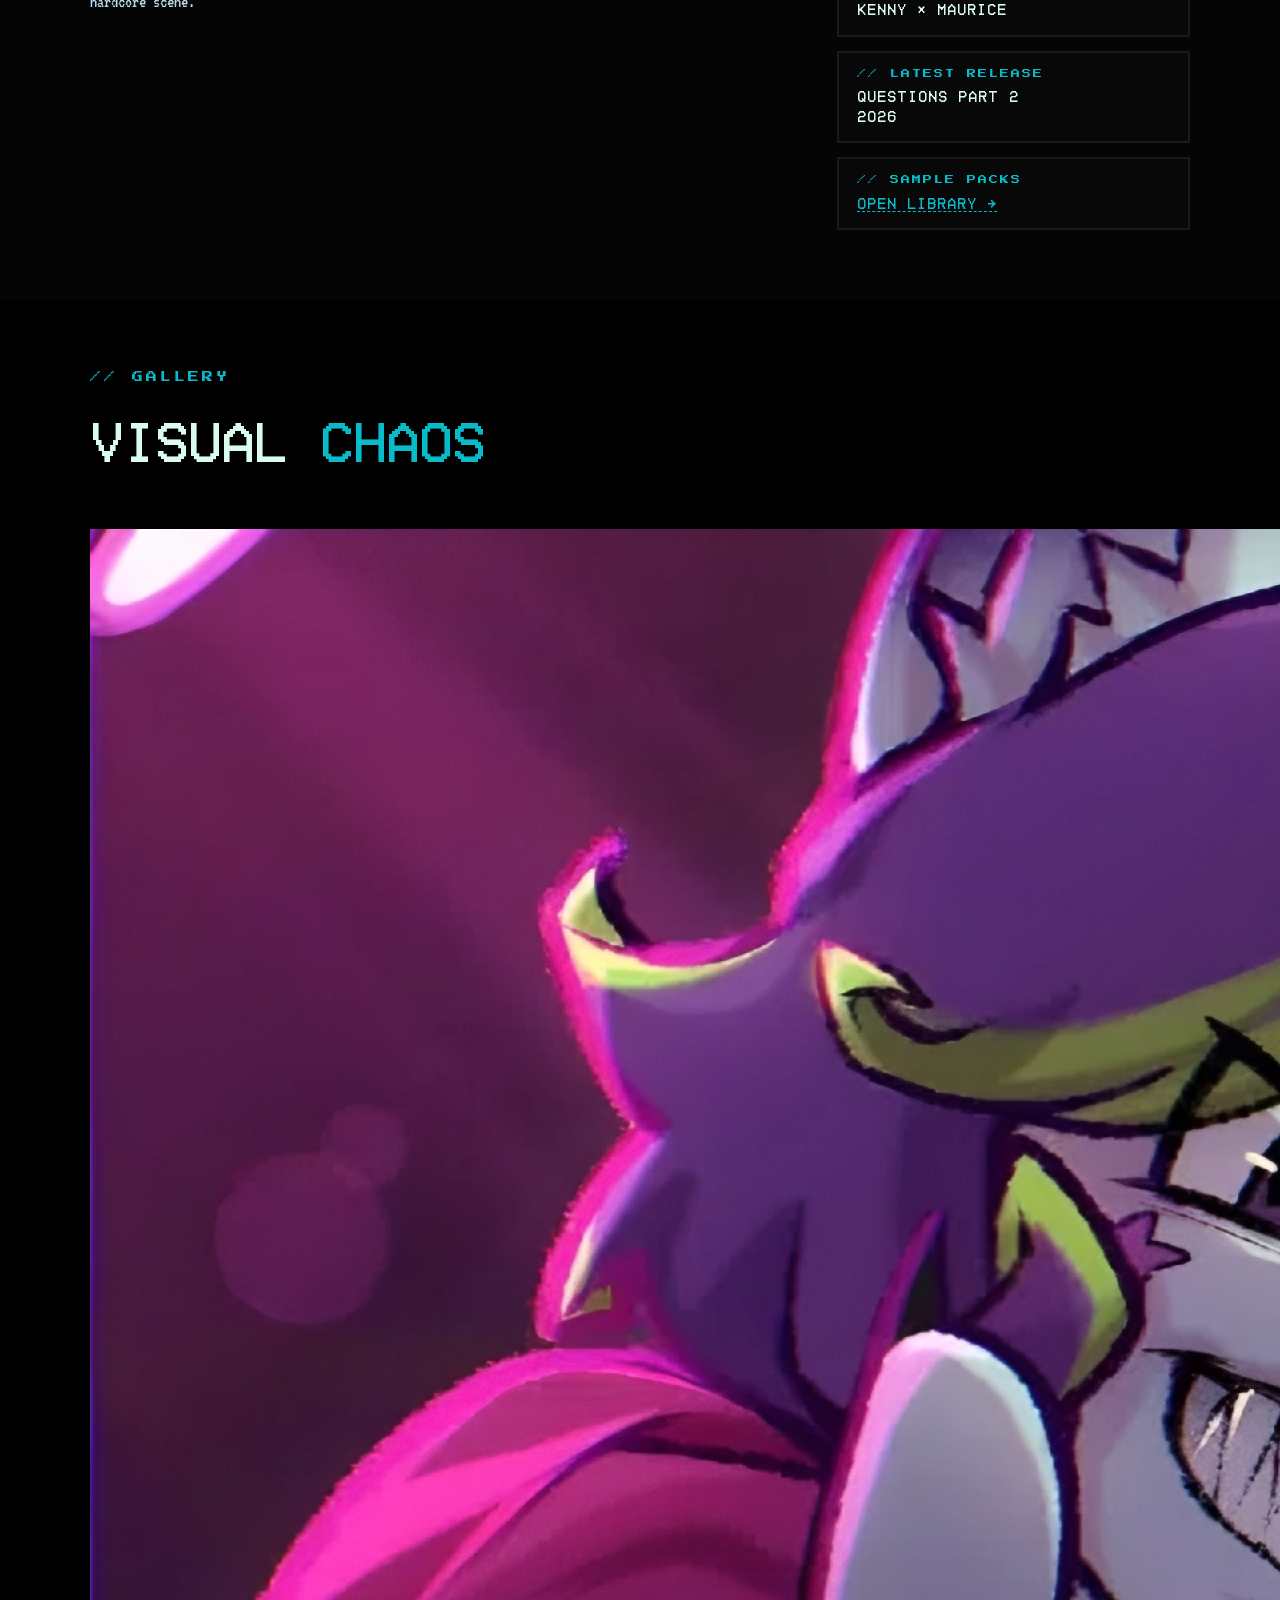
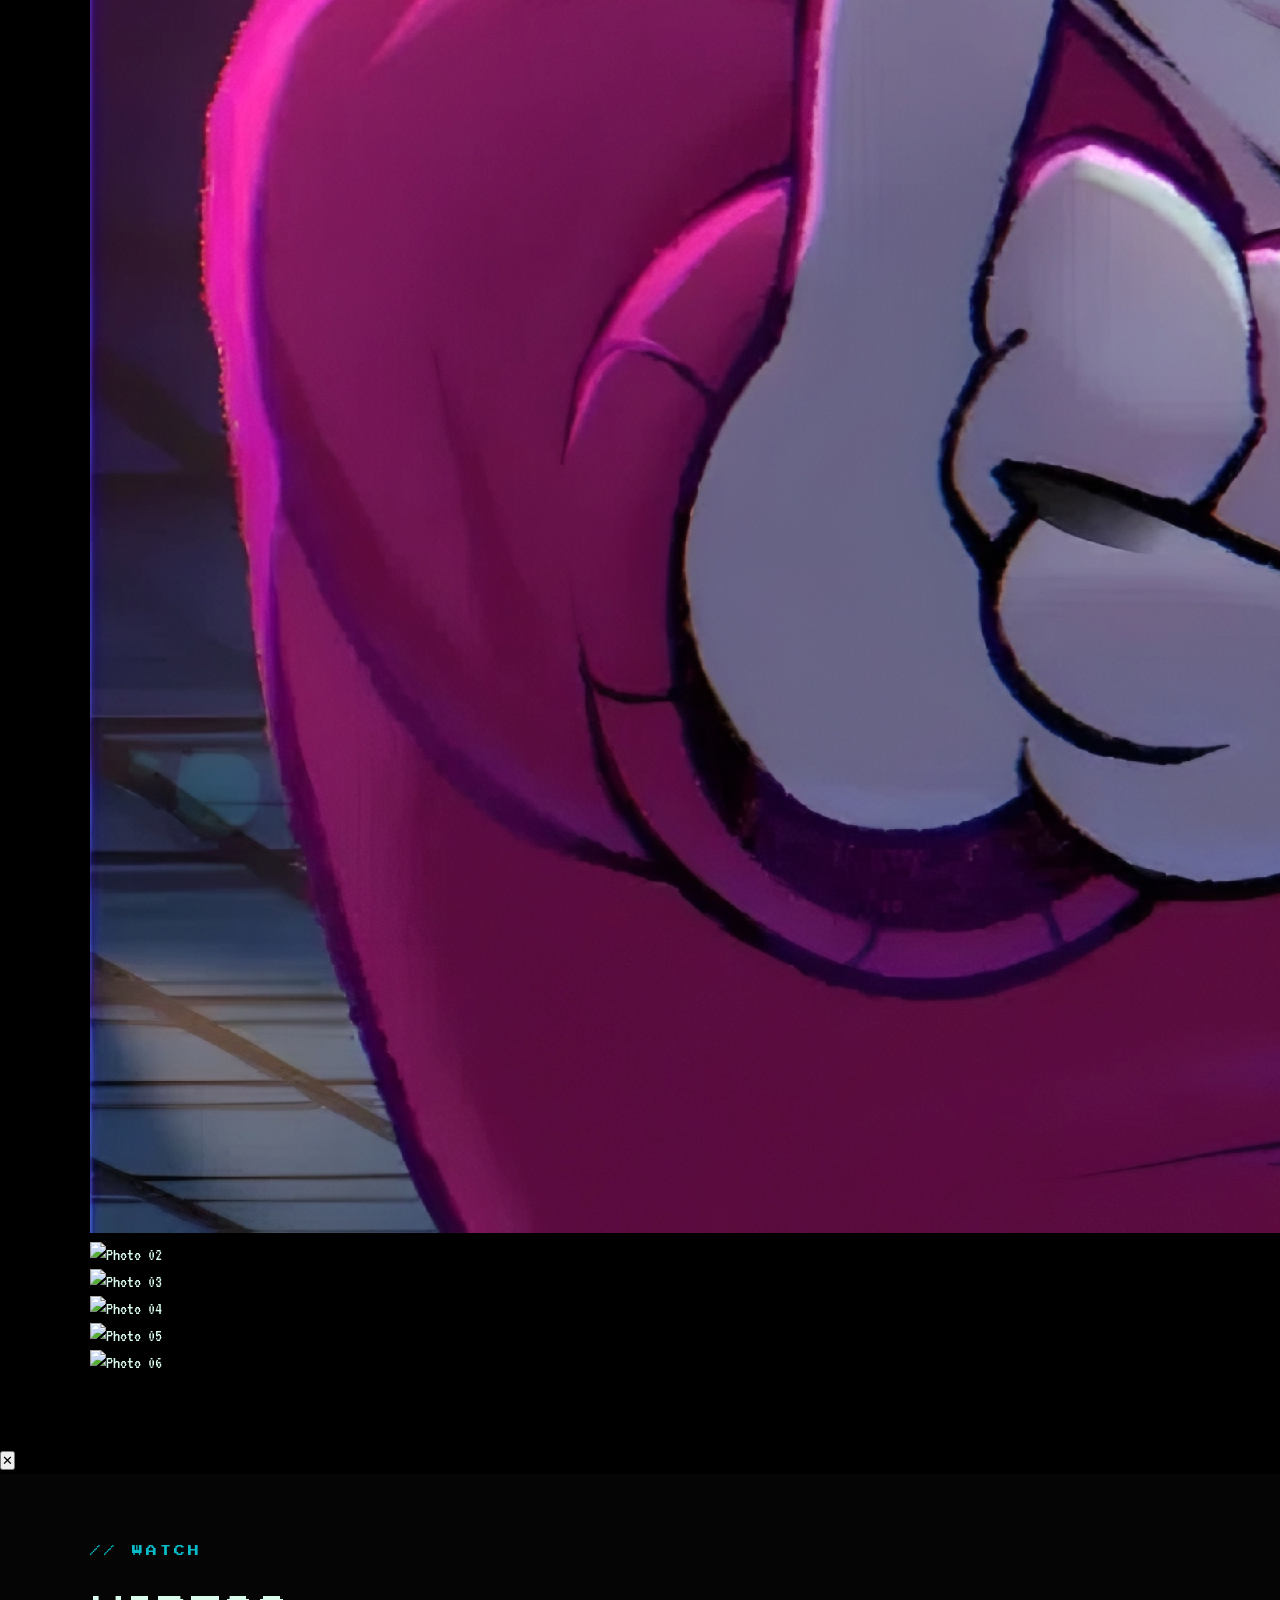
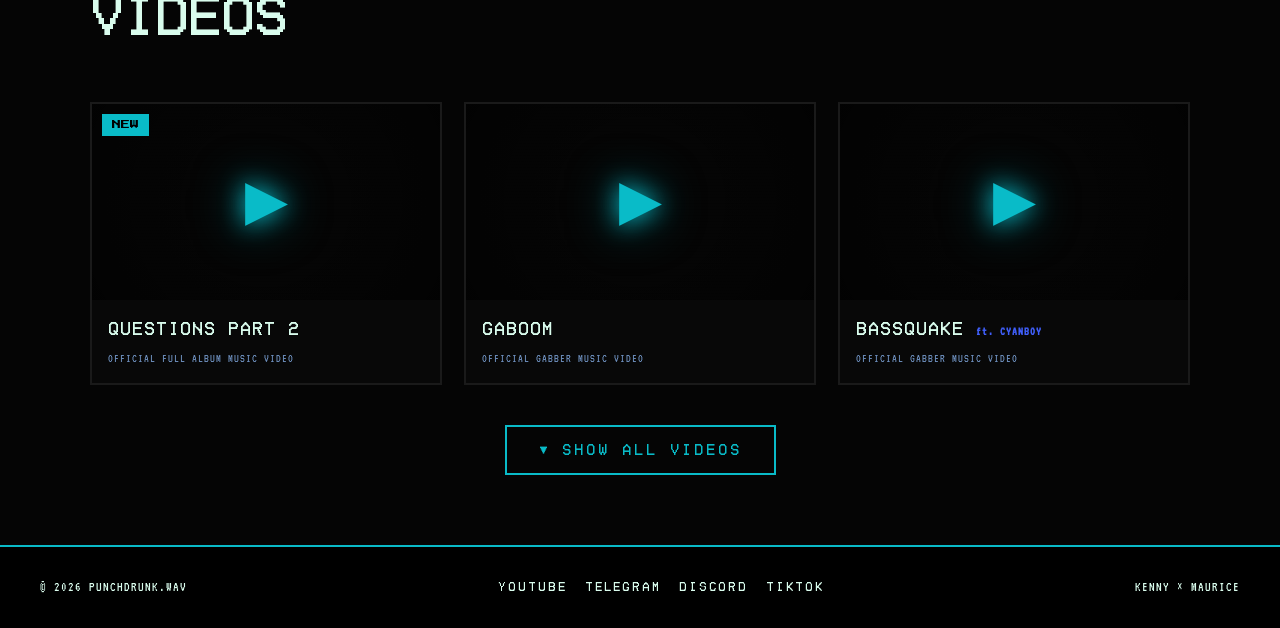
==== commit 34c0163c: "Update index.html" ====
--- a/index.html
+++ b/index.html
@@ -20,6 +20,7 @@
   <nav class="nav">
     <a href="#crew">CREW</a>
     <a href="#bio">BIO</a>
+    <a href="#photos">PHOTOS</a>
     <a href="#videos">VIDEOS</a>
     <a href="samples.html">SAMPLES</a>
   </nav>
@@ -174,7 +175,59 @@
   </div>
 </section>
 
-<section class="section" id="videos">
+<!-- ============ PHOTOS ============ -->
+<section class="section" id="photos">
+  <div class="section-inner">
+    <div class="section-tag">// GALLERY</div>
+    <h2 class="section-title">VISUAL <span class="accent">CHAOS</span></h2>
+
+    <div class="gallery">
+
+      <!-- ФОТО 1 — текущая картинка с Kenny и Maurice -->
+      <div class="gallery-item" data-caption="Kenny & Maurice — official artwork">
+        <img src="crew.jpg" alt="Kenny & Maurice">
+      </div>
+
+      <!-- ФОТО 2 — ЗАМЕНИ ССЫЛКУ -->
+      <div class="gallery-item" data-caption="Cover art — placeholder">
+        <img src="https://via.placeholder.com/1200x1200/09BBC8/000000?text=PHOTO+02" alt="Photo 02">
+      </div>
+
+      <!-- ФОТО 3 — ЗАМЕНИ ССЫЛКУ -->
+      <div class="gallery-item" data-caption="Live visual — placeholder">
+        <img src="https://via.placeholder.com/1200x1600/405FFA/ffffff?text=PHOTO+03" alt="Photo 03">
+      </div>
+
+      <!-- ФОТО 4 — ЗАМЕНИ ССЫЛКУ -->
+      <div class="gallery-item" data-caption="Character closeup — placeholder">
+        <img src="https://via.placeholder.com/1200x1200/61ad73/000000?text=PHOTO+04" alt="Photo 04">
+      </div>
+
+      <!-- ФОТО 5 — ЗАМЕНИ ССЫЛКУ -->
+      <div class="gallery-item" data-caption="Stage shot — placeholder">
+        <img src="https://via.placeholder.com/1200x900/ff7a1a/000000?text=PHOTO+05" alt="Photo 05">
+      </div>
+
+      <!-- ФОТО 6 — ЗАМЕНИ ССЫЛКУ -->
+      <div class="gallery-item" data-caption="Behind the scenes — placeholder">
+        <img src="https://via.placeholder.com/1200x1200/383664/ffffff?text=PHOTO+06" alt="Photo 06">
+      </div>
+
+    </div>
+  </div>
+</section>
+
+<!-- ============ LIGHTBOX MODAL ============ -->
+<div class="lightbox" id="lightbox">
+  <div class="lightbox-backdrop" id="lightbox-backdrop"></div>
+  <div class="lightbox-inner">
+    <button class="lightbox-close" id="lightbox-close" aria-label="Close">✕</button>
+    <img class="lightbox-img" id="lightbox-img" src="" alt="">
+    <div class="lightbox-caption" id="lightbox-caption"></div>
+  </div>
+</div>
+
+<section class="section section-dark" id="videos">
   <div class="section-inner">
     <div class="section-tag">// WATCH</div>
     <h2 class="section-title">VIDEOS</h2>
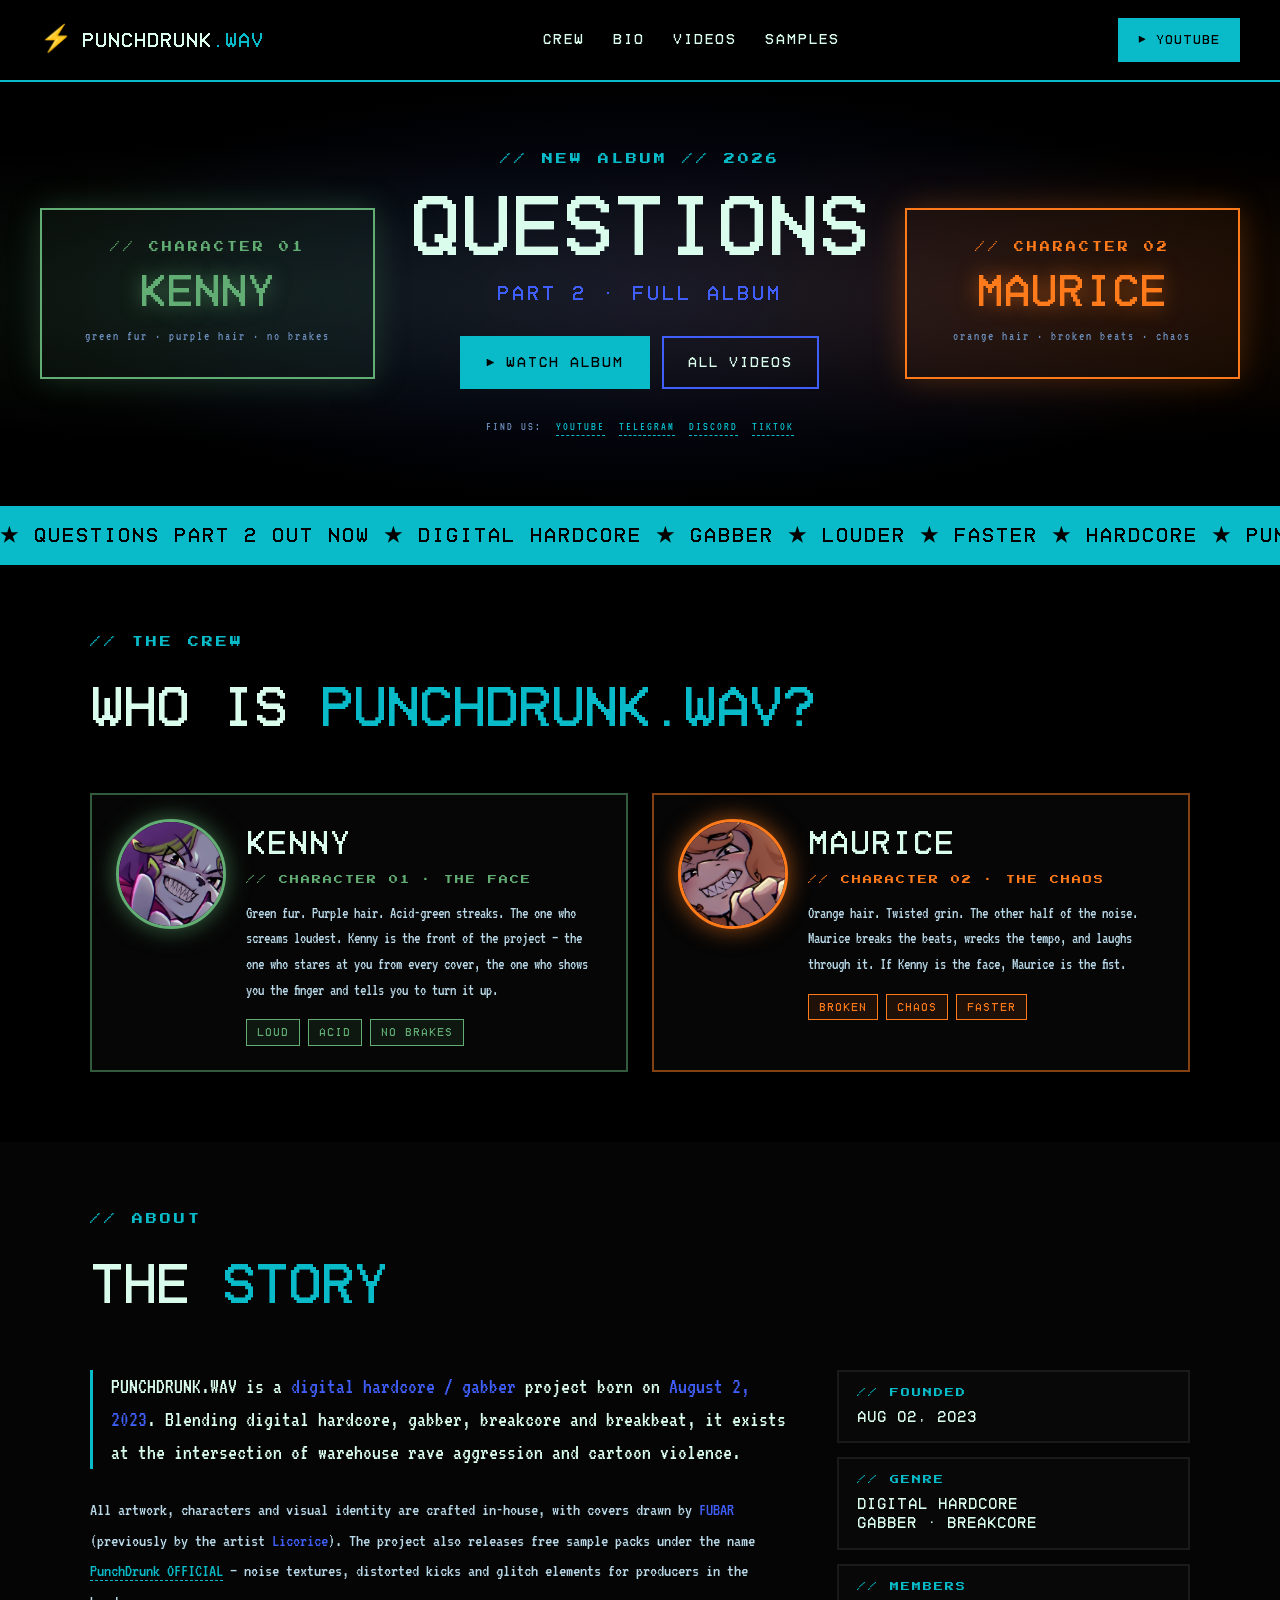
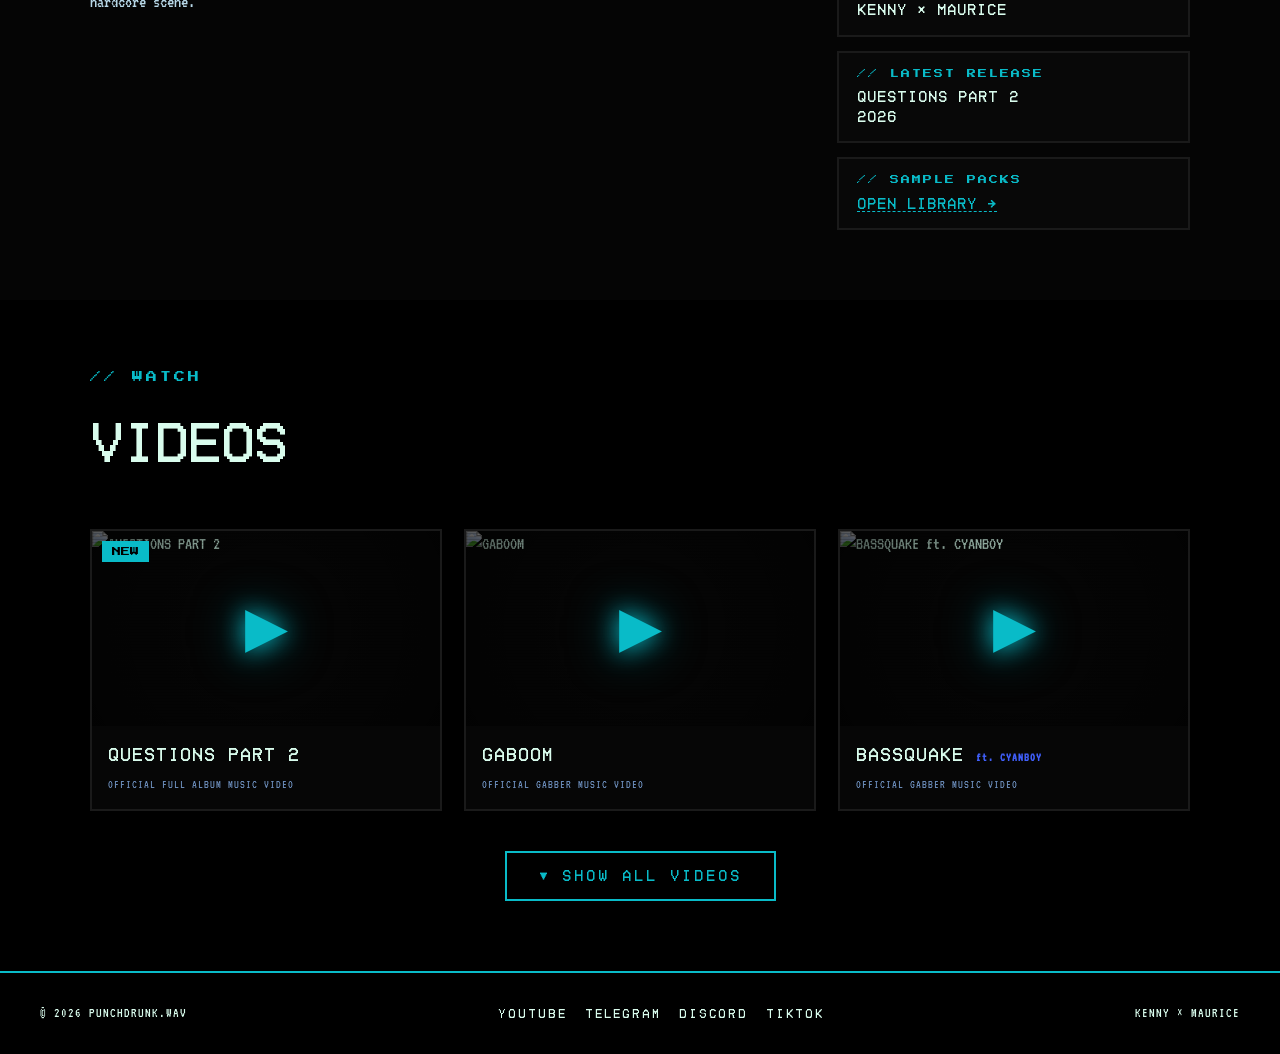
==== commit 6dd00bf3: "Update index.html" ====
--- a/index.html
+++ b/index.html
@@ -20,7 +20,6 @@
   <nav class="nav">
     <a href="#crew">CREW</a>
     <a href="#bio">BIO</a>
-    <a href="#photos">PHOTOS</a>
     <a href="#videos">VIDEOS</a>
     <a href="samples.html">SAMPLES</a>
   </nav>
@@ -175,59 +174,7 @@
   </div>
 </section>
 
-<!-- ============ PHOTOS ============ -->
-<section class="section" id="photos">
-  <div class="section-inner">
-    <div class="section-tag">// GALLERY</div>
-    <h2 class="section-title">VISUAL <span class="accent">CHAOS</span></h2>
-
-    <div class="gallery">
-
-      <!-- ФОТО 1 — текущая картинка с Kenny и Maurice -->
-      <div class="gallery-item" data-caption="Kenny & Maurice — official artwork">
-        <img src="crew.jpg" alt="Kenny & Maurice">
-      </div>
-
-      <!-- ФОТО 2 — ЗАМЕНИ ССЫЛКУ -->
-      <div class="gallery-item" data-caption="Cover art — placeholder">
-        <img src="https://via.placeholder.com/1200x1200/09BBC8/000000?text=PHOTO+02" alt="Photo 02">
-      </div>
-
-      <!-- ФОТО 3 — ЗАМЕНИ ССЫЛКУ -->
-      <div class="gallery-item" data-caption="Live visual — placeholder">
-        <img src="https://via.placeholder.com/1200x1600/405FFA/ffffff?text=PHOTO+03" alt="Photo 03">
-      </div>
-
-      <!-- ФОТО 4 — ЗАМЕНИ ССЫЛКУ -->
-      <div class="gallery-item" data-caption="Character closeup — placeholder">
-        <img src="https://via.placeholder.com/1200x1200/61ad73/000000?text=PHOTO+04" alt="Photo 04">
-      </div>
-
-      <!-- ФОТО 5 — ЗАМЕНИ ССЫЛКУ -->
-      <div class="gallery-item" data-caption="Stage shot — placeholder">
-        <img src="https://via.placeholder.com/1200x900/ff7a1a/000000?text=PHOTO+05" alt="Photo 05">
-      </div>
-
-      <!-- ФОТО 6 — ЗАМЕНИ ССЫЛКУ -->
-      <div class="gallery-item" data-caption="Behind the scenes — placeholder">
-        <img src="https://via.placeholder.com/1200x1200/383664/ffffff?text=PHOTO+06" alt="Photo 06">
-      </div>
-
-    </div>
-  </div>
-</section>
-
-<!-- ============ LIGHTBOX MODAL ============ -->
-<div class="lightbox" id="lightbox">
-  <div class="lightbox-backdrop" id="lightbox-backdrop"></div>
-  <div class="lightbox-inner">
-    <button class="lightbox-close" id="lightbox-close" aria-label="Close">✕</button>
-    <img class="lightbox-img" id="lightbox-img" src="" alt="">
-    <div class="lightbox-caption" id="lightbox-caption"></div>
-  </div>
-</div>
-
-<section class="section section-dark" id="videos">
+<section class="section" id="videos">
   <div class="section-inner">
     <div class="section-tag">// WATCH</div>
     <h2 class="section-title">VIDEOS</h2>
--- a/style.css
+++ b/style.css
@@ -1023,3 +1023,161 @@
   .sample-download { font-size: 11px; letter-spacing: 1px; }
   .samples-grid { gap: 16px; }
 }
+/* ---------- GALLERY / PHOTOS ---------- */
+.gallery {
+  display: grid;
+  grid-template-columns: repeat(auto-fit, minmax(220px, 1fr));
+  grid-auto-rows: 220px;
+  gap: 14px;
+  grid-auto-flow: dense;
+}
+
+.gallery-item {
+  position: relative;
+  overflow: hidden;
+  border: 2px solid var(--dim);
+  background: #0a0a0a;
+  cursor: pointer;
+  transition: transform 0.3s ease, border-color 0.3s ease, box-shadow 0.3s ease;
+}
+
+/* Каждая третья карточка — крупная, 2×2 */
+.gallery-item:nth-child(3n+1) {
+  grid-column: span 2;
+  grid-row: span 2;
+}
+
+.gallery-item img {
+  width: 100%;
+  height: 100%;
+  object-fit: cover;
+  display: block;
+  transition: transform 0.5s ease, filter 0.4s ease;
+  filter: brightness(0.85) saturate(1.1);
+}
+
+.gallery-item:hover {
+  border-color: var(--accent);
+  box-shadow: 0 0 30px rgba(9, 187, 200, 0.5);
+  transform: translateY(-3px);
+  z-index: 2;
+}
+
+.gallery-item:hover img {
+  transform: scale(1.06);
+  filter: brightness(1.05) saturate(1.3);
+}
+
+/* Кнопка + при наведении */
+.gallery-item::after {
+  content: "+";
+  position: absolute;
+  inset: 0;
+  display: flex;
+  align-items: center;
+  justify-content: center;
+  font-family: 'Home Video', monospace;
+  font-size: 60px;
+  color: var(--accent);
+  background: rgba(0, 0, 0, 0.45);
+  opacity: 0;
+  transition: opacity 0.25s ease;
+  pointer-events: none;
+}
+
+.gallery-item:hover::after {
+  opacity: 1;
+}
+
+/* ---------- LIGHTBOX ---------- */
+.lightbox {
+  position: fixed;
+  inset: 0;
+  z-index: 600;
+  display: none;
+  align-items: center;
+  justify-content: center;
+  padding: 30px;
+}
+
+.lightbox.open { display: flex; }
+
+.lightbox-backdrop {
+  position: absolute;
+  inset: 0;
+  background: rgba(0, 0, 0, 0.95);
+  backdrop-filter: blur(8px);
+  cursor: pointer;
+}
+
+.lightbox-inner {
+  position: relative;
+  max-width: 90vw;
+  max-height: 90vh;
+  z-index: 2;
+  display: flex;
+  flex-direction: column;
+  align-items: center;
+  gap: 14px;
+}
+
+.lightbox-img {
+  max-width: 100%;
+  max-height: calc(90vh - 60px);
+  display: block;
+  border: 2px solid var(--accent);
+  box-shadow: 0 0 60px rgba(9, 187, 200, 0.5);
+  object-fit: contain;
+}
+
+.lightbox-caption {
+  font-family: 'Home Video', monospace;
+  font-size: 15px;
+  letter-spacing: 2px;
+  color: var(--fg);
+  text-align: center;
+  min-height: 20px;
+}
+
+.lightbox-close {
+  position: absolute;
+  top: -50px;
+  right: -10px;
+  width: 42px;
+  height: 42px;
+  background: var(--accent);
+  color: #000;
+  border: none;
+  font-size: 20px;
+  font-weight: bold;
+  cursor: pointer;
+  font-family: 'Home Video', monospace;
+  transition: all 0.15s;
+}
+
+.lightbox-close:hover {
+  background: var(--accent-2);
+  color: #000;
+  box-shadow: 0 0 20px var(--accent-2);
+}
+
+@media (max-width: 700px) {
+  .gallery {
+    grid-template-columns: repeat(2, 1fr);
+    grid-auto-rows: 140px;
+    gap: 10px;
+  }
+
+  .gallery-item:nth-child(3n+1) {
+    grid-column: span 2;
+    grid-row: span 2;
+  }
+
+  .lightbox-close {
+    top: 6px;
+    right: 6px;
+    width: 36px;
+    height: 36px;
+    z-index: 10;
+  }
+}
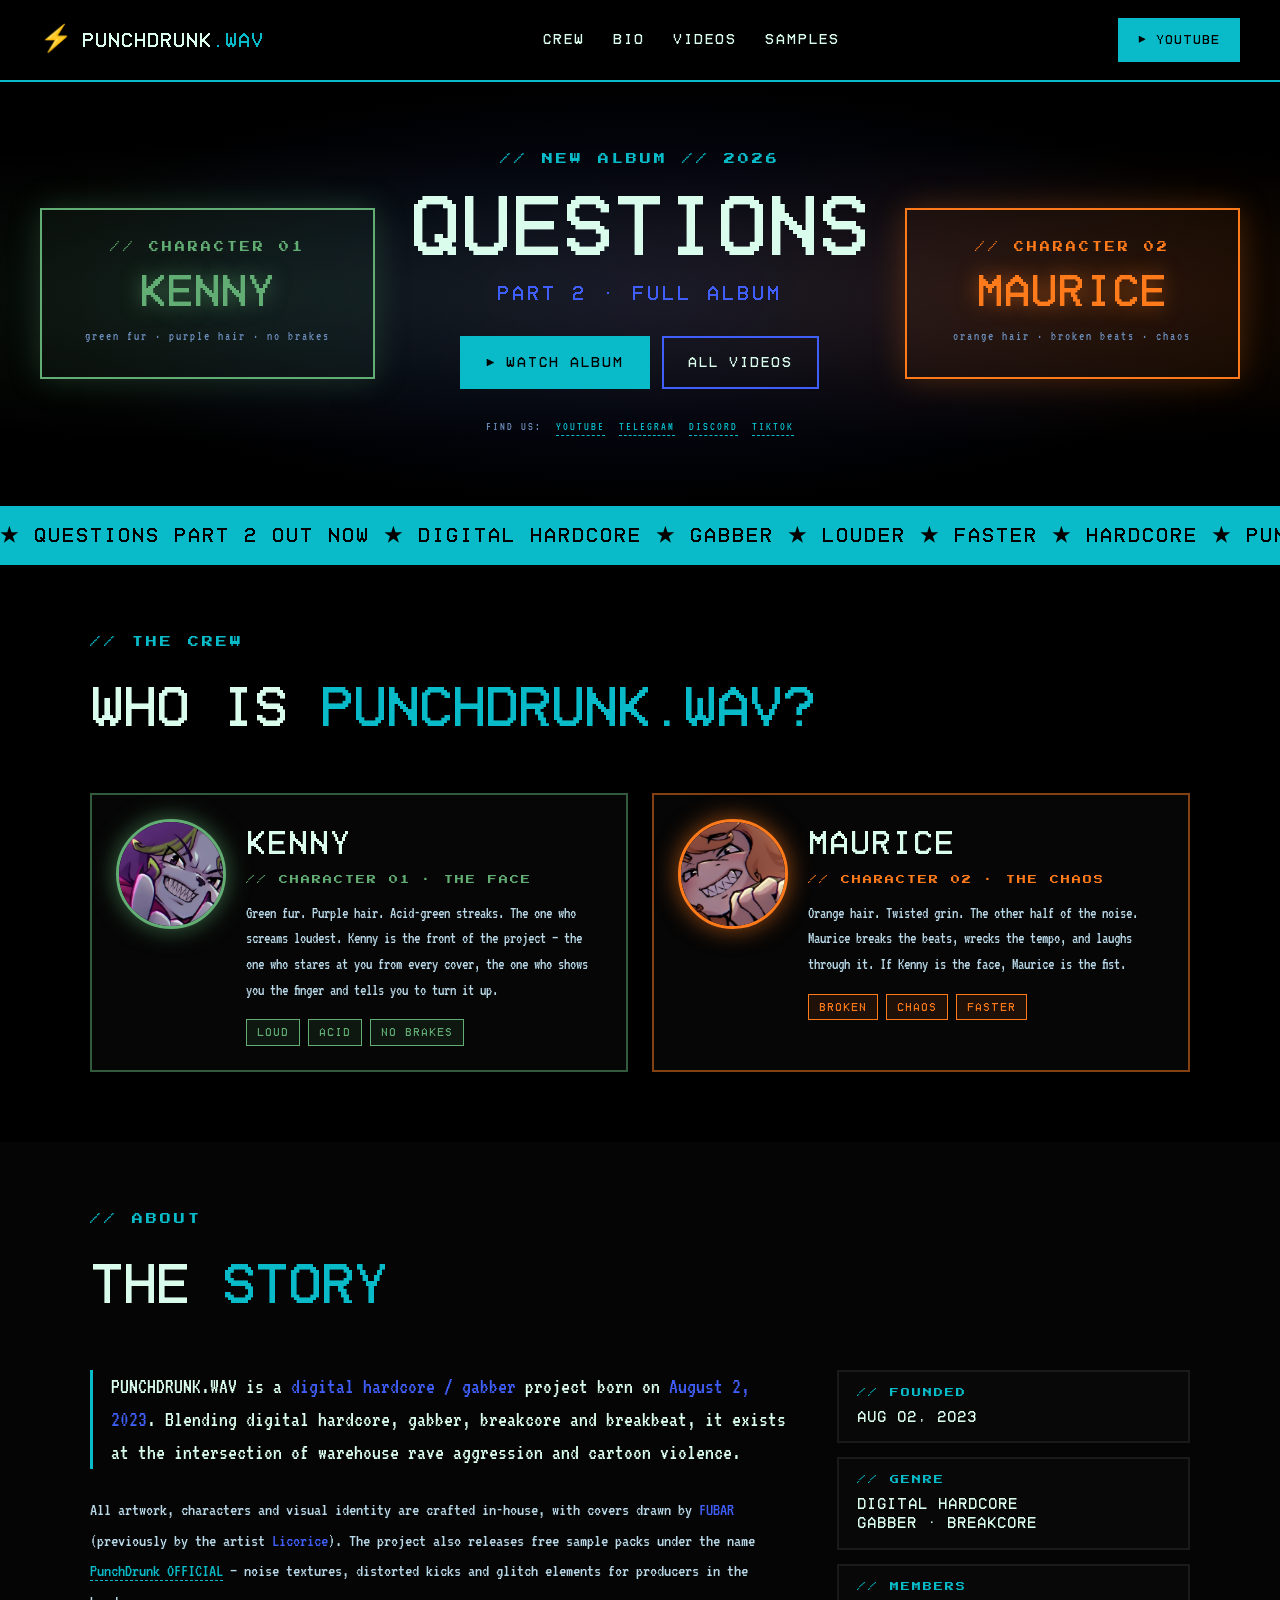
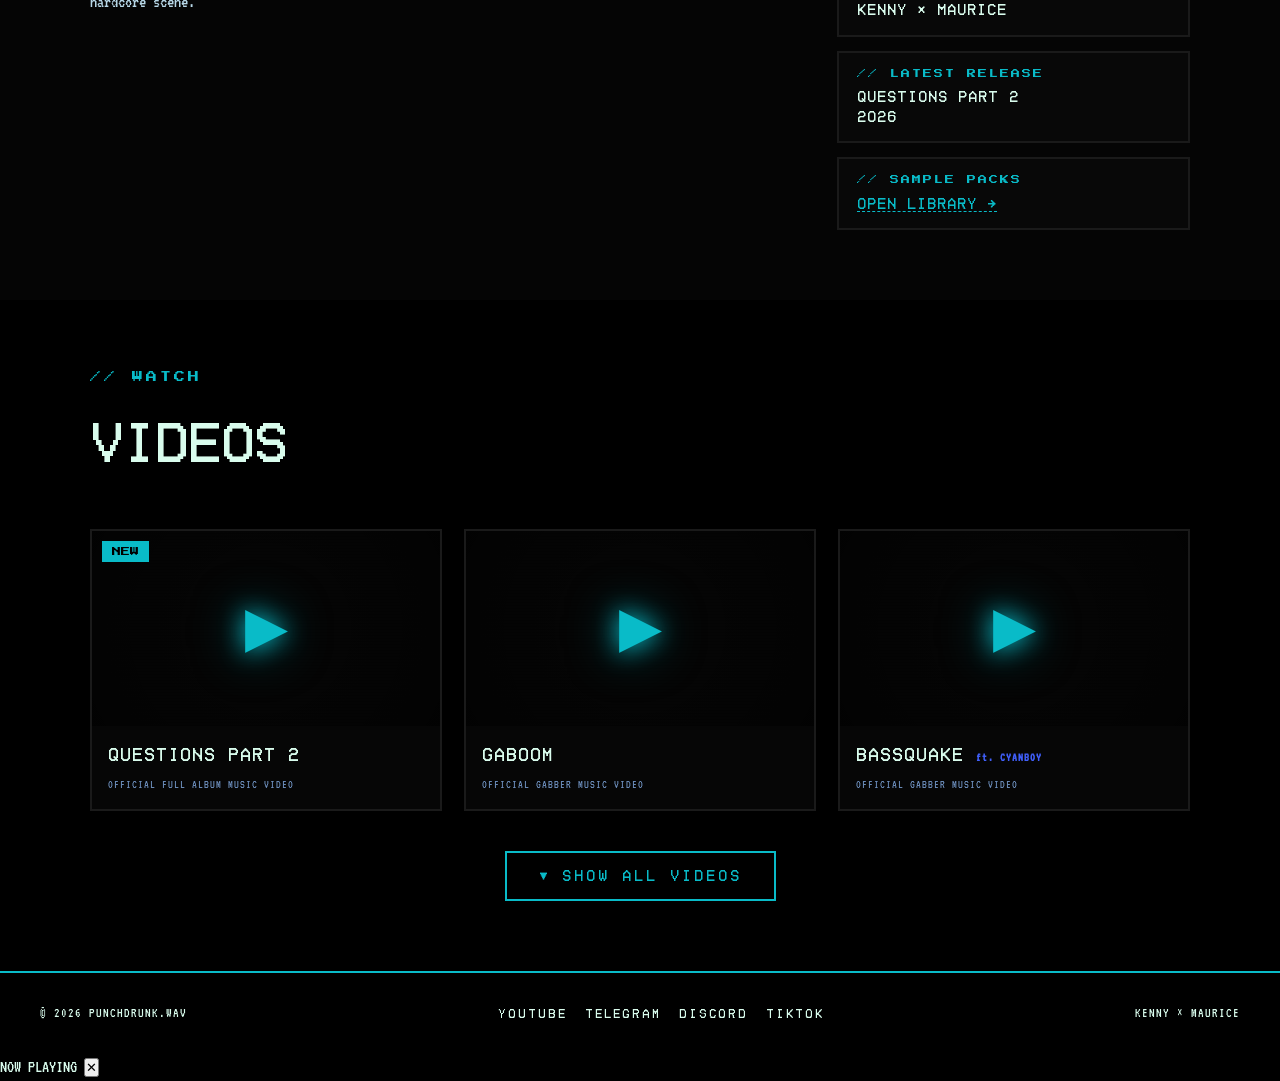
==== commit 00cabfda: "Update index.html" ====
--- a/index.html
+++ b/index.html
@@ -392,13 +392,14 @@
   </div>
 </footer>
 
-<!-- ============ VIDEO MODAL ============ -->
-<div class="video-modal" id="video-modal">
-  <div class="video-modal-backdrop" id="video-modal-backdrop"></div>
-  <div class="video-modal-inner">
-    <button class="video-modal-close" id="video-modal-close" aria-label="Close">✕</button>
-    <div class="video-modal-frame" id="video-modal-frame"></div>
-  </div>
+<!-- ============ VIDEO WINDOW (draggable + resizable) ============ -->
+<div class="video-window" id="video-window">
+  <div class="video-window-bar" id="video-window-bar">
+    <span class="video-window-title" id="video-window-title">NOW PLAYING</span>
+    <button class="video-window-close" id="video-window-close" aria-label="Close">✕</button>
+  </div>
+  <div class="video-window-frame" id="video-window-frame"></div>
+  <div class="video-window-resize" id="video-window-resize"></div>
 </div>
 
 <script src="script.js"></script>
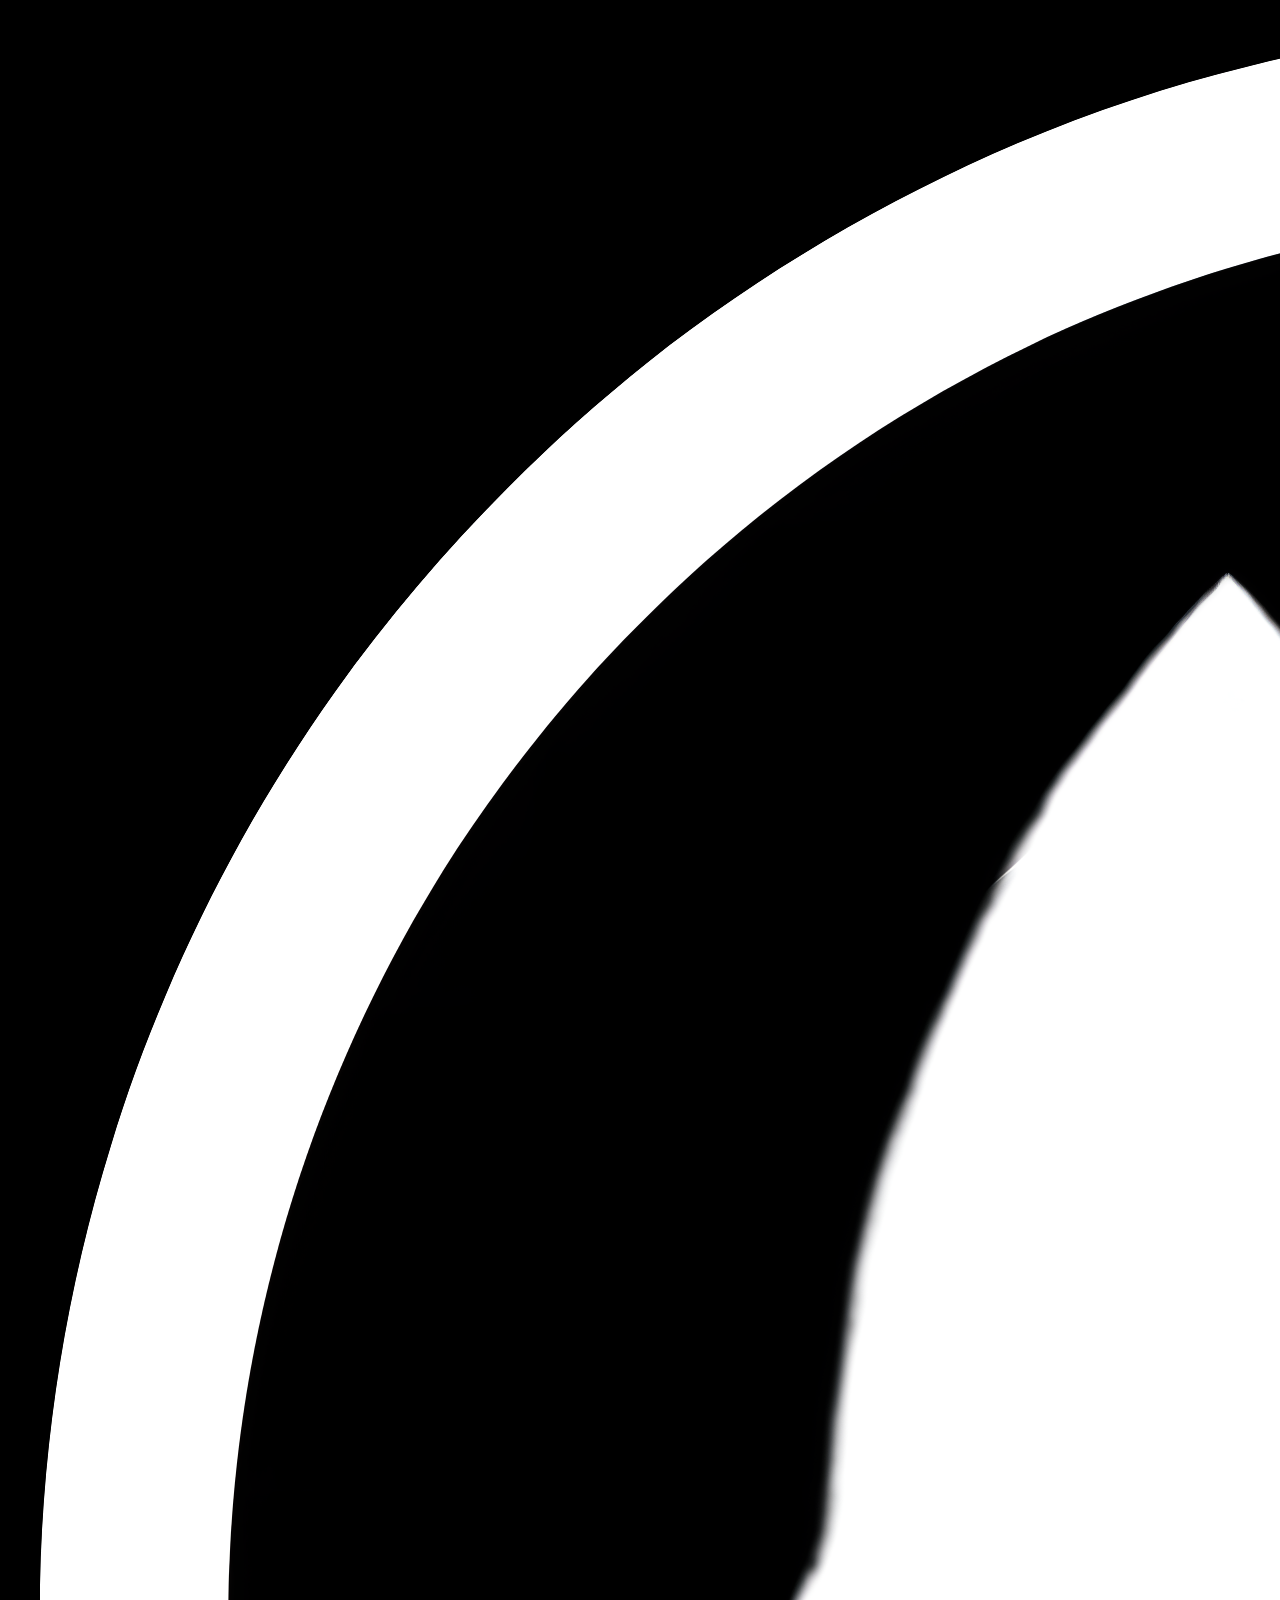
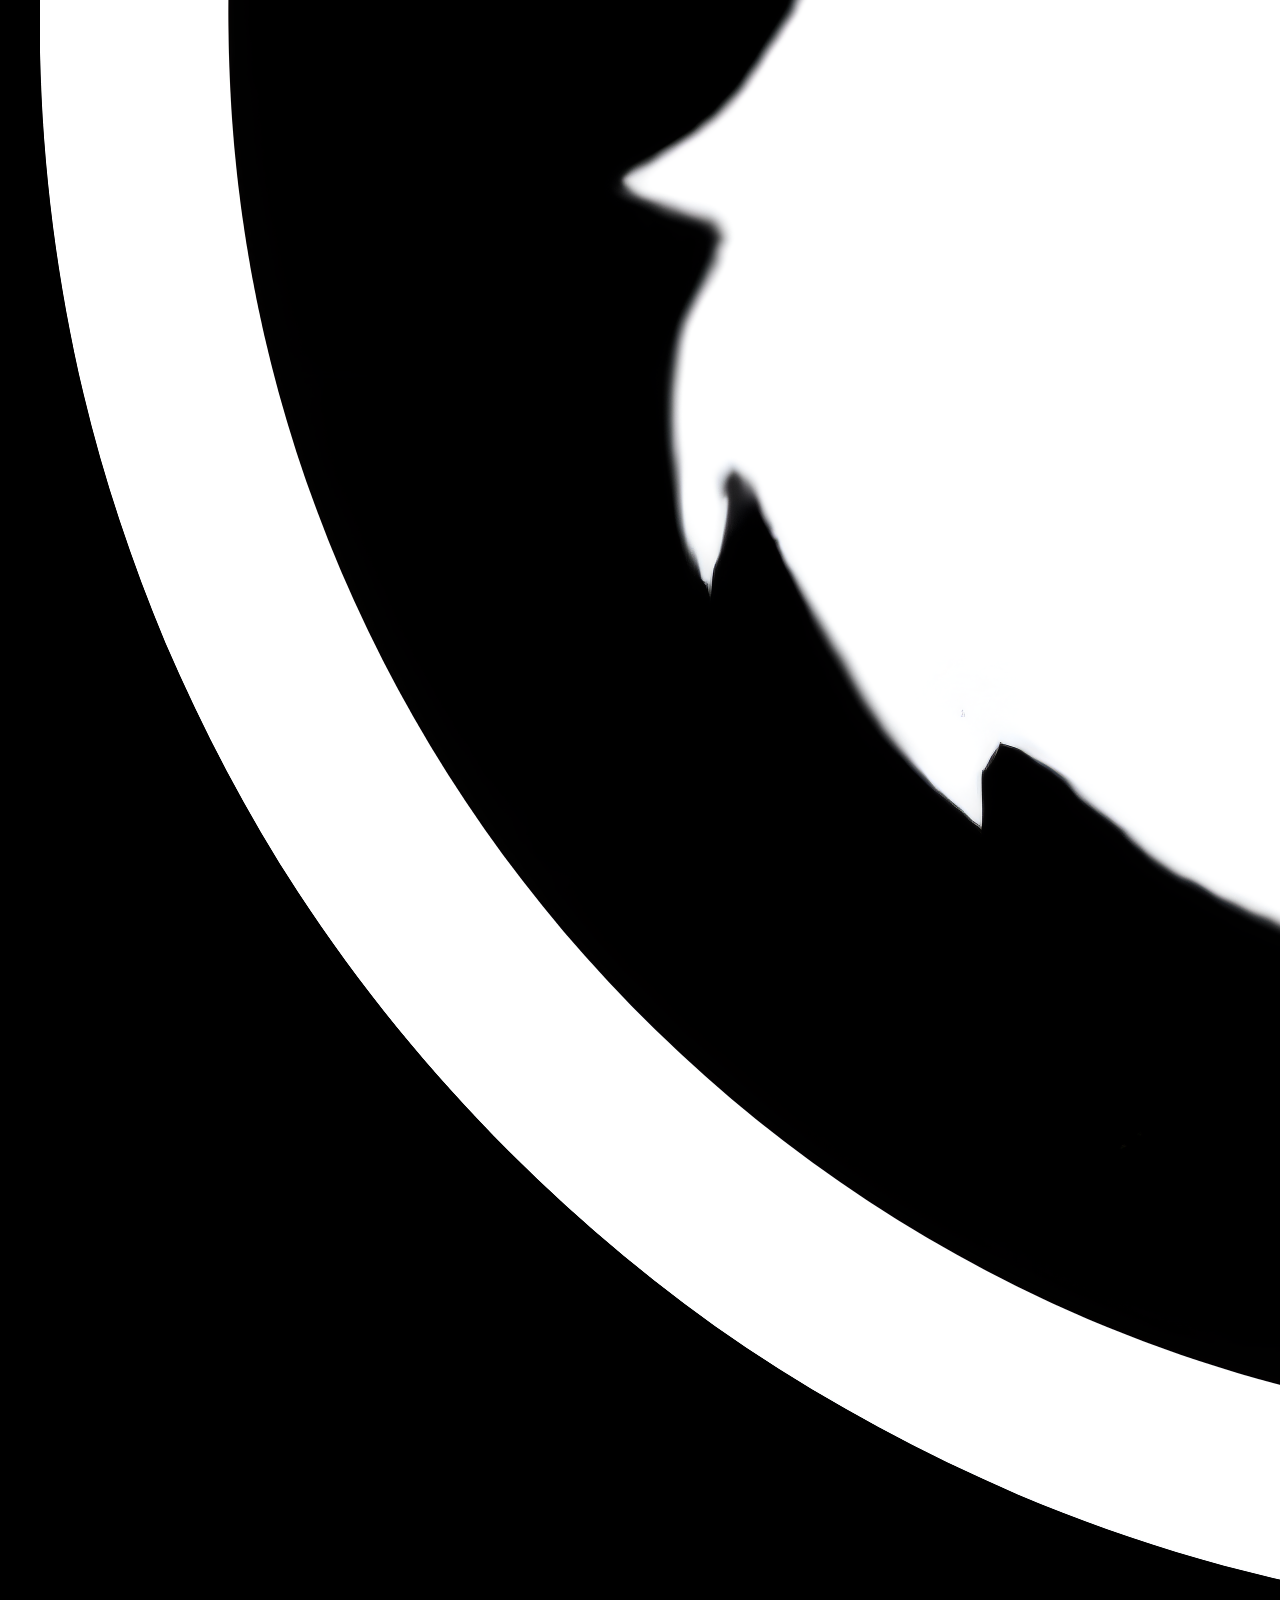
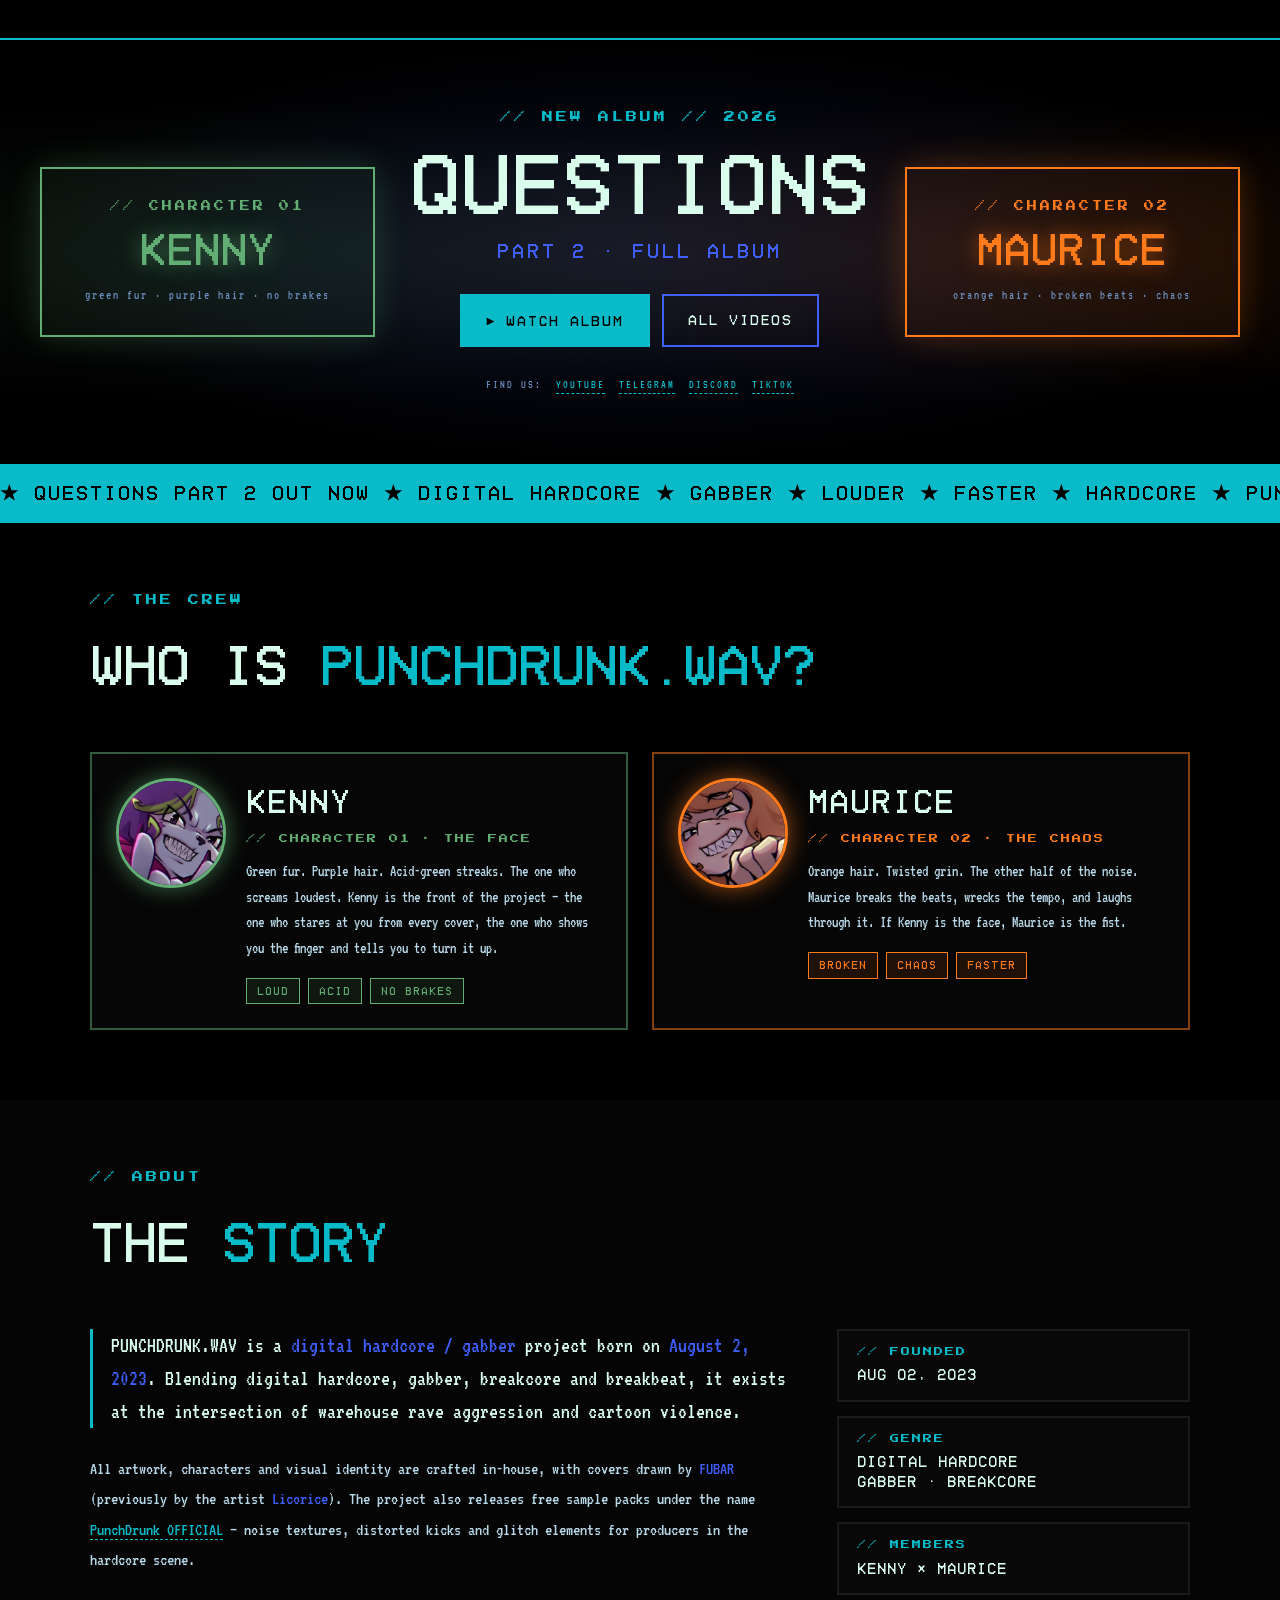
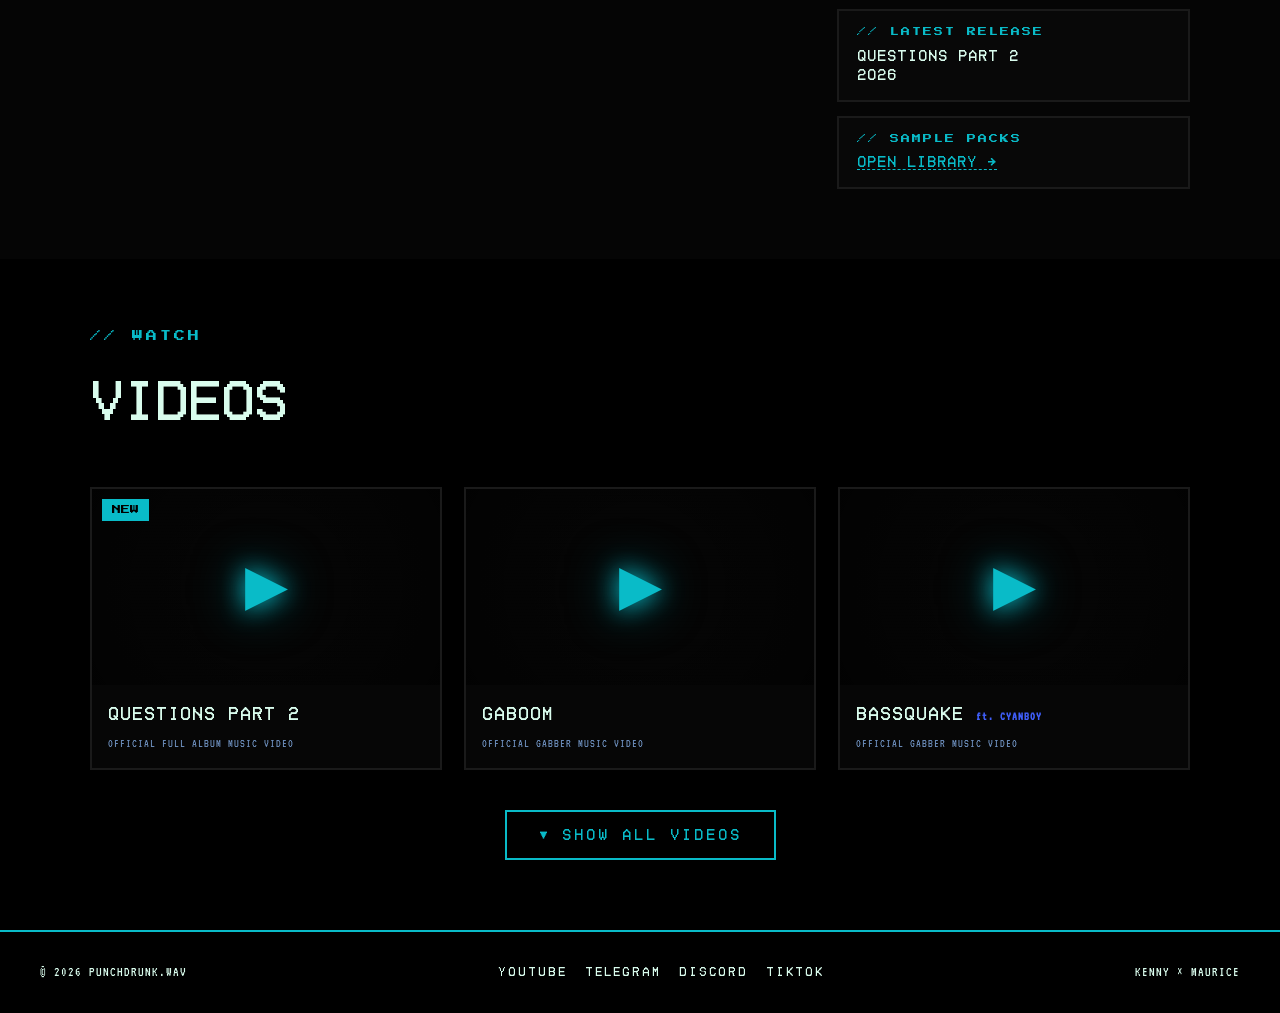
==== commit 73c3826e: "Update index.html" ====
--- a/index.html
+++ b/index.html
@@ -5,6 +5,7 @@
 <meta name="viewport" content="width=device-width, initial-scale=1.0">
 <title>PUNCHDRUNK.WAV — DIGITAL HARDCORE</title>
 <meta name="description" content="PUNCHDRUNK.WAV — digital hardcore / gabber artist. New album QUESTIONS PART 2 OUT NOW.">
+<link rel="icon" href="logo.png" type="image/png">
 <link rel="preconnect" href="https://fonts.googleapis.com">
 <link rel="preconnect" href="https://fonts.gstatic.com" crossorigin>
 <link href="https://fonts.googleapis.com/css2?family=Press+Start+2P&family=VT323&display=swap" rel="stylesheet">
@@ -14,7 +15,7 @@
 
 <header class="header">
   <div class="logo">
-    <span class="logo-mark">⚡</span>
+    <img src="logo.png" alt="PUNCHDRUNK.WAV" class="logo-img">
     <span class="logo-text">PUNCHDRUNK<span class="accent">.WAV</span></span>
   </div>
   <nav class="nav">
--- a/style.css
+++ b/style.css
@@ -392,7 +392,6 @@
   box-shadow: 0 0 25px rgba(255, 122, 26, 0.6);
 }
 
-/* Фото внутри круга — обрезаем через object-fit */
 .crew-photo {
   position: absolute;
   top: 0;
@@ -404,14 +403,12 @@
   pointer-events: none;
 }
 
-/* Kenny — левая часть исходной картинки */
 .crew-photo-kenny {
   object-position: 20% 20%;
   transform: scale(2.0);
   transform-origin: 20% 20%;
 }
 
-/* Maurice — правая часть исходной картинки */
 .crew-photo-maurice {
   object-position: 75% 15%;
   transform: scale(2.0);
@@ -702,73 +699,6 @@
   }
 }
 
-/* ---------- SHOWS ---------- */
-.shows { display: flex; flex-direction: column; gap: 12px; }
-
-.show {
-  display: grid;
-  grid-template-columns: 120px 1fr auto;
-  align-items: center;
-  padding: 20px;
-  background: rgba(10, 10, 10, 0.6);
-  border: 2px solid var(--dim);
-  transition: all 0.2s;
-}
-
-.show:hover {
-  border-color: var(--accent);
-  background: rgba(9, 187, 200, 0.08);
-  transform: translateX(6px);
-}
-
-.show-date { font-size: 20px; color: var(--accent); }
-.show-city { font-size: 18px; color: var(--fg); letter-spacing: 1px; }
-
-.show-status {
-  font-size: 13px;
-  padding: 8px 16px;
-  border: 2px solid var(--accent);
-  color: var(--accent);
-  letter-spacing: 2px;
-}
-
-.show:hover .show-status { background: var(--accent); color: #000; }
-
-/* ---------- CONTACT ---------- */
-.contact-grid {
-  display: grid;
-  grid-template-columns: repeat(auto-fit, minmax(240px, 1fr));
-  gap: 18px;
-}
-
-.contact-card {
-  display: block;
-  padding: 22px;
-  background: rgba(10, 10, 10, 0.6);
-  border: 2px solid var(--dim);
-  text-decoration: none;
-  color: var(--fg);
-  transition: all 0.2s;
-}
-
-.contact-card:hover {
-  border-color: var(--accent);
-  box-shadow: 0 0 25px rgba(9, 187, 200, 0.5);
-  transform: translateY(-3px);
-}
-
-.contact-icon { font-size: 32px; margin-bottom: 10px; color: var(--accent); }
-
-.contact-label {
-  font-family: "Press Start 2P", monospace;
-  font-size: 9px;
-  letter-spacing: 2px;
-  margin-bottom: 8px;
-  color: var(--muted);
-}
-
-.contact-value { font-size: 15px; color: var(--fg); letter-spacing: 1px; word-break: break-all; }
-
 /* ---------- FOOTER ---------- */
 .footer {
   background: #000000;
@@ -818,84 +748,147 @@
   .hero-title { font-size: 40px; }
   .section { padding: 50px 20px; }
   .section-title { font-size: 36px; }
-  .show { grid-template-columns: 1fr; gap: 8px; text-align: left; }
   .footer-inner { flex-direction: column; text-align: center; }
   .marquee-track { font-size: 16px; }
 
   .crew-avatar { width: 90px; height: 90px; }
 }
 
-/* ---------- VIDEO MODAL ---------- */
-.video-modal {
+/* ---------- VIDEO WINDOW (draggable + resizable) ---------- */
+.video-window {
   position: fixed;
-  inset: 0;
+  bottom: 24px;
+  right: 24px;
+  width: 480px;
+  height: 300px;
+  min-width: 320px;
+  min-height: 200px;
+  max-width: calc(100vw - 20px);
+  max-height: calc(100vh - 20px);
+  background: #000;
+  border: 2px solid var(--accent);
+  box-shadow: 0 0 40px rgba(9, 187, 200, 0.5), 0 20px 60px rgba(0, 0, 0, 0.7);
   z-index: 500;
   display: none;
+  flex-direction: column;
+  overflow: hidden;
+  user-select: none;
+}
+
+.video-window.open {
+  display: flex;
+}
+
+.video-window-bar {
+  display: flex;
+  align-items: center;
+  justify-content: space-between;
+  padding: 8px 12px;
+  background: var(--accent);
+  color: #000;
+  cursor: grab;
+  flex-shrink: 0;
+  font-family: 'Home Video', monospace;
+  font-size: 11px;
+  letter-spacing: 2px;
+  text-transform: uppercase;
+}
+
+.video-window-bar.dragging {
+  cursor: grabbing;
+}
+
+.video-window-title {
+  overflow: hidden;
+  white-space: nowrap;
+  text-overflow: ellipsis;
+  flex: 1;
+  margin-right: 12px;
+}
+
+.video-window-close {
+  width: 24px;
+  height: 24px;
+  background: #000;
+  color: var(--accent);
+  border: none;
+  font-size: 13px;
+  font-weight: bold;
+  cursor: pointer;
+  font-family: 'Home Video', monospace;
+  transition: all 0.15s;
+  line-height: 1;
+  display: flex;
   align-items: center;
   justify-content: center;
-  padding: 20px;
-}
-
-.video-modal.open { display: flex; }
-
-.video-modal-backdrop {
-  position: absolute;
-  inset: 0;
-  background: rgba(0, 0, 0, 0.92);
-  backdrop-filter: blur(6px);
-  cursor: pointer;
-}
-
-.video-modal-inner {
+  padding: 0;
+  flex-shrink: 0;
+}
+
+.video-window-close:hover {
+  background: var(--accent-2);
+  color: #000;
+}
+
+.video-window-frame {
+  flex: 1;
+  width: 100%;
+  background: #000;
   position: relative;
-  width: 100%;
-  max-width: 1280px;
-  aspect-ratio: 16 / 9;
-  background: #000;
-  border: 2px solid var(--accent);
-  box-shadow: 0 0 60px rgba(9, 187, 200, 0.45);
-  z-index: 2;
-}
-
-.video-modal-frame { width: 100%; height: 100%; }
-
-.video-modal-frame iframe {
+  overflow: hidden;
+}
+
+.video-window-frame iframe {
   width: 100%;
   height: 100%;
   border: 0;
   display: block;
 }
 
-.video-modal-close {
+.video-window-resize {
   position: absolute;
-  top: -46px;
+  bottom: 0;
   right: 0;
-  width: 40px;
-  height: 40px;
-  background: var(--accent);
-  color: #000;
-  border: none;
-  font-size: 20px;
-  font-weight: bold;
-  cursor: pointer;
-  font-family: 'Home Video', monospace;
-  transition: all 0.15s;
-}
-
-.video-modal-close:hover {
-  background: var(--accent-2);
-  color: #000;
-  box-shadow: 0 0 20px var(--accent-2);
+  width: 18px;
+  height: 18px;
+  cursor: nwse-resize;
+  background:
+    linear-gradient(135deg,
+      transparent 0%,
+      transparent 50%,
+      var(--accent) 50%,
+      var(--accent) 60%,
+      transparent 60%,
+      transparent 70%,
+      var(--accent) 70%,
+      var(--accent) 80%,
+      transparent 80%
+    );
+  z-index: 10;
+  opacity: 0.7;
+  transition: opacity 0.2s;
+}
+
+.video-window-resize:hover {
+  opacity: 1;
 }
 
 @media (max-width: 700px) {
-  .video-modal-inner { border-width: 1px; }
-  .video-modal-close {
-    top: 6px;
-    right: 6px;
-    width: 36px;
-    height: 36px;
-    z-index: 10;
+  .video-window {
+    width: calc(100vw - 20px);
+    height: 240px;
+    right: 10px;
+    bottom: 10px;
+  }
+
+  .video-window-bar {
+    font-size: 10px;
+    padding: 6px 10px;
+  }
+
+  .video-window-close {
+    width: 22px;
+    height: 22px;
   }
 }
 
@@ -936,7 +929,6 @@
   box-shadow: 0 0 40px rgba(9, 187, 200, 0.6);
 }
 
-/* Варианты цветов */
 .sample-cyan      { background: #09BBC8; color: #000; }
 .sample-sapphire  { background: #405FFA; color: #fff; border-color: #405FFA; }
 .sample-kenny     { background: #61ad73; color: #000; border-color: #61ad73; }
@@ -993,7 +985,6 @@
   opacity: 1;
 }
 
-/* Лёгкий глитч-паттерн поверх плашки */
 .sample-card::before {
   content: "";
   position: absolute;
@@ -1023,161 +1014,3 @@
   .sample-download { font-size: 11px; letter-spacing: 1px; }
   .samples-grid { gap: 16px; }
 }
-/* ---------- GALLERY / PHOTOS ---------- */
-.gallery {
-  display: grid;
-  grid-template-columns: repeat(auto-fit, minmax(220px, 1fr));
-  grid-auto-rows: 220px;
-  gap: 14px;
-  grid-auto-flow: dense;
-}
-
-.gallery-item {
-  position: relative;
-  overflow: hidden;
-  border: 2px solid var(--dim);
-  background: #0a0a0a;
-  cursor: pointer;
-  transition: transform 0.3s ease, border-color 0.3s ease, box-shadow 0.3s ease;
-}
-
-/* Каждая третья карточка — крупная, 2×2 */
-.gallery-item:nth-child(3n+1) {
-  grid-column: span 2;
-  grid-row: span 2;
-}
-
-.gallery-item img {
-  width: 100%;
-  height: 100%;
-  object-fit: cover;
-  display: block;
-  transition: transform 0.5s ease, filter 0.4s ease;
-  filter: brightness(0.85) saturate(1.1);
-}
-
-.gallery-item:hover {
-  border-color: var(--accent);
-  box-shadow: 0 0 30px rgba(9, 187, 200, 0.5);
-  transform: translateY(-3px);
-  z-index: 2;
-}
-
-.gallery-item:hover img {
-  transform: scale(1.06);
-  filter: brightness(1.05) saturate(1.3);
-}
-
-/* Кнопка + при наведении */
-.gallery-item::after {
-  content: "+";
-  position: absolute;
-  inset: 0;
-  display: flex;
-  align-items: center;
-  justify-content: center;
-  font-family: 'Home Video', monospace;
-  font-size: 60px;
-  color: var(--accent);
-  background: rgba(0, 0, 0, 0.45);
-  opacity: 0;
-  transition: opacity 0.25s ease;
-  pointer-events: none;
-}
-
-.gallery-item:hover::after {
-  opacity: 1;
-}
-
-/* ---------- LIGHTBOX ---------- */
-.lightbox {
-  position: fixed;
-  inset: 0;
-  z-index: 600;
-  display: none;
-  align-items: center;
-  justify-content: center;
-  padding: 30px;
-}
-
-.lightbox.open { display: flex; }
-
-.lightbox-backdrop {
-  position: absolute;
-  inset: 0;
-  background: rgba(0, 0, 0, 0.95);
-  backdrop-filter: blur(8px);
-  cursor: pointer;
-}
-
-.lightbox-inner {
-  position: relative;
-  max-width: 90vw;
-  max-height: 90vh;
-  z-index: 2;
-  display: flex;
-  flex-direction: column;
-  align-items: center;
-  gap: 14px;
-}
-
-.lightbox-img {
-  max-width: 100%;
-  max-height: calc(90vh - 60px);
-  display: block;
-  border: 2px solid var(--accent);
-  box-shadow: 0 0 60px rgba(9, 187, 200, 0.5);
-  object-fit: contain;
-}
-
-.lightbox-caption {
-  font-family: 'Home Video', monospace;
-  font-size: 15px;
-  letter-spacing: 2px;
-  color: var(--fg);
-  text-align: center;
-  min-height: 20px;
-}
-
-.lightbox-close {
-  position: absolute;
-  top: -50px;
-  right: -10px;
-  width: 42px;
-  height: 42px;
-  background: var(--accent);
-  color: #000;
-  border: none;
-  font-size: 20px;
-  font-weight: bold;
-  cursor: pointer;
-  font-family: 'Home Video', monospace;
-  transition: all 0.15s;
-}
-
-.lightbox-close:hover {
-  background: var(--accent-2);
-  color: #000;
-  box-shadow: 0 0 20px var(--accent-2);
-}
-
-@media (max-width: 700px) {
-  .gallery {
-    grid-template-columns: repeat(2, 1fr);
-    grid-auto-rows: 140px;
-    gap: 10px;
-  }
-
-  .gallery-item:nth-child(3n+1) {
-    grid-column: span 2;
-    grid-row: span 2;
-  }
-
-  .lightbox-close {
-    top: 6px;
-    right: 6px;
-    width: 36px;
-    height: 36px;
-    z-index: 10;
-  }
-}
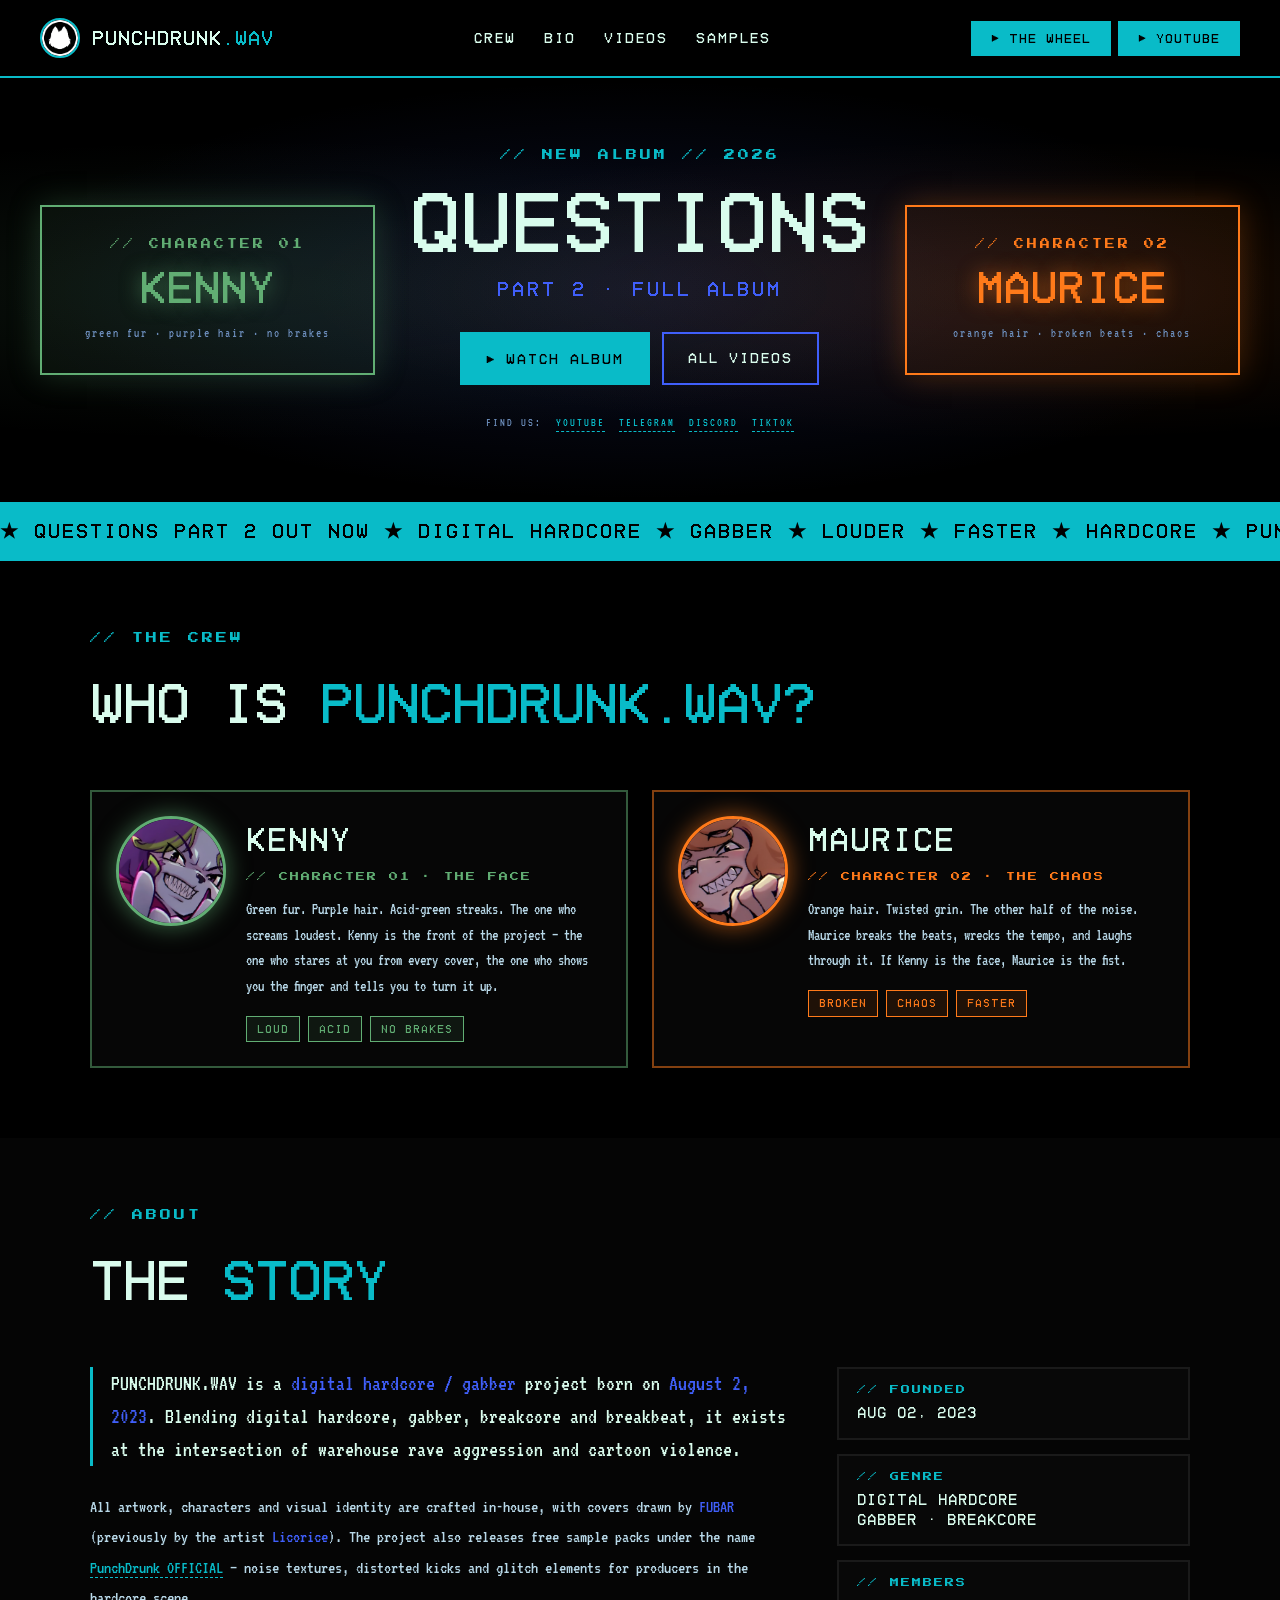
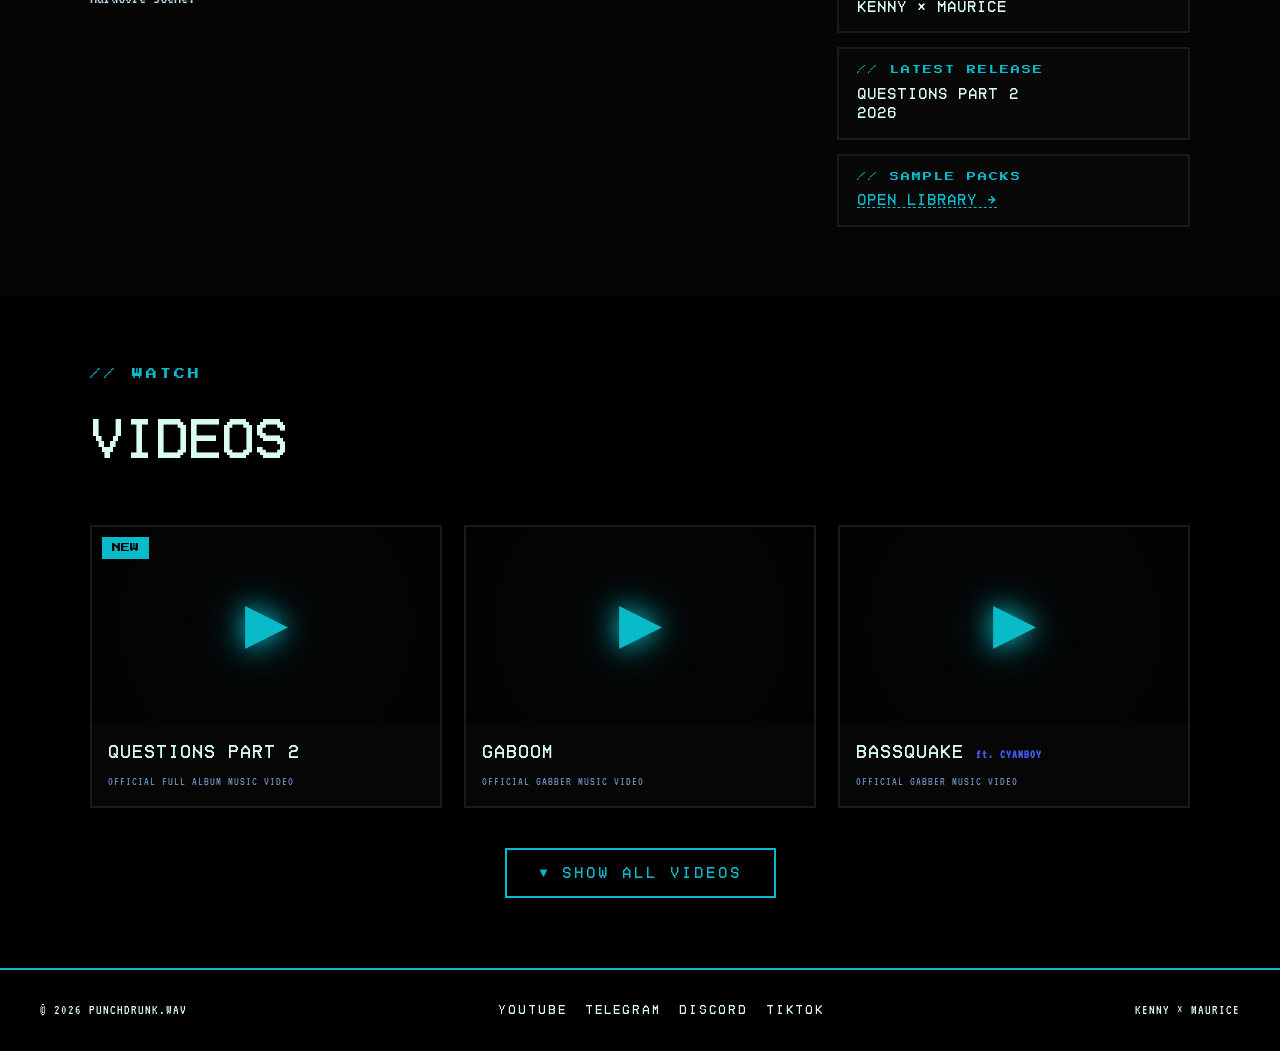
==== commit e7bdcc3d: "Update index.html" ====
--- a/index.html
+++ b/index.html
@@ -24,7 +24,10 @@
     <a href="#videos">VIDEOS</a>
     <a href="samples.html">SAMPLES</a>
   </nav>
-  <a href="https://www.youtube.com/@PUNCHDRUNKwav/videos" target="_blank" rel="noopener" class="cta-btn">▶ YOUTUBE</a>
+  <div class="header-cta">
+    <a href="https://punchdrunkofc.github.io/punchdrunksite/" target="_blank" rel="noopener" class="cta-btn cta-btn-arg" title="you were not supposed to find this">▶ THE WHEEL</a>
+    <a href="https://www.youtube.com/@PUNCHDRUNKwav/videos" target="_blank" rel="noopener" class="cta-btn">▶ YOUTUBE</a>
+  </div>
 </header>
 
 <section class="hero">
--- a/style.css
+++ b/style.css
@@ -73,16 +73,24 @@
   backdrop-filter: blur(8px);
 }
 
-.logo { display: flex; align-items: center; gap: 10px; font-size: 20px; }
-
-.logo-mark { color: var(--accent); font-size: 26px; animation: blink 1.5s infinite; }
+.logo { display: flex; align-items: center; gap: 12px; font-size: 20px; }
+
+.logo-img {
+  width: 40px;
+  height: 40px;
+  display: block;
+  border-radius: 50%;
+  border: 2px solid var(--accent);
+  transition: transform 0.3s ease, filter 0.3s ease, box-shadow 0.3s ease;
+}
+
+.logo:hover .logo-img {
+  transform: rotate(-12deg) scale(1.08);
+  box-shadow: 0 0 15px rgba(9, 187, 200, 0.7);
+}
+
 .logo-text { color: var(--fg); }
 .logo-text .accent { color: var(--accent); }
-
-@keyframes blink {
-  0%, 90%, 100% { opacity: 1; }
-  95% { opacity: 0.2; }
-}
 
 .nav { display: flex; gap: 28px; font-family: 'Home Video', monospace; font-size: 14px; }
 
@@ -752,6 +760,7 @@
   .marquee-track { font-size: 16px; }
 
   .crew-avatar { width: 90px; height: 90px; }
+  .logo-img { width: 34px; height: 34px; }
 }
 
 /* ---------- VIDEO WINDOW (draggable + resizable) ---------- */
@@ -775,9 +784,7 @@
   user-select: none;
 }
 
-.video-window.open {
-  display: flex;
-}
+.video-window.open { display: flex; }
 
 .video-window-bar {
   display: flex;
@@ -794,9 +801,7 @@
   text-transform: uppercase;
 }
 
-.video-window-bar.dragging {
-  cursor: grabbing;
-}
+.video-window-bar.dragging { cursor: grabbing; }
 
 .video-window-title {
   overflow: hidden;
@@ -869,9 +874,7 @@
   transition: opacity 0.2s;
 }
 
-.video-window-resize:hover {
-  opacity: 1;
-}
+.video-window-resize:hover { opacity: 1; }
 
 @media (max-width: 700px) {
   .video-window {
@@ -881,21 +884,12 @@
     bottom: 10px;
   }
 
-  .video-window-bar {
-    font-size: 10px;
-    padding: 6px 10px;
-  }
-
-  .video-window-close {
-    width: 22px;
-    height: 22px;
-  }
+  .video-window-bar { font-size: 10px; padding: 6px 10px; }
+  .video-window-close { width: 22px; height: 22px; }
 }
 
 /* ---------- SAMPLES PAGE ---------- */
-.hero-samples {
-  padding: 70px 40px 60px;
-}
+.hero-samples { padding: 70px 40px 60px; }
 
 .hero-samples-desc {
   color: #b8d8e8;
@@ -903,6 +897,45 @@
   margin: 0 auto;
   font-size: 17px;
   line-height: 1.6;
+}
+
+/* ---------- SAMPLES NOTE ---------- */
+.samples-note-section {
+  padding: 0 40px 30px;
+}
+
+.samples-note-box {
+  border-left: 3px solid var(--accent);
+  background: rgba(9, 187, 200, 0.06);
+  padding: 20px 26px;
+  max-width: 820px;
+  margin: 0 auto;
+}
+
+.samples-note-tag {
+  font-family: "Press Start 2P", monospace;
+  font-size: 10px;
+  color: var(--accent);
+  letter-spacing: 3px;
+  margin-bottom: 12px;
+}
+
+.samples-note-box p {
+  font-size: 16px;
+  line-height: 1.7;
+  color: #b8d8e8;
+  margin: 0;
+}
+
+.samples-note-box strong {
+  color: var(--accent);
+  font-weight: normal;
+}
+
+@media (max-width: 600px) {
+  .samples-note-section { padding: 0 20px 20px; }
+  .samples-note-box { padding: 16px 18px; }
+  .samples-note-box p { font-size: 15px; }
 }
 
 .samples-grid {
@@ -948,10 +981,7 @@
   z-index: 2;
 }
 
-.sample-body {
-  margin-top: auto;
-  margin-bottom: auto;
-}
+.sample-body { margin-top: auto; margin-bottom: auto; }
 
 .sample-title {
   font-family: 'Home Video', monospace;
@@ -981,9 +1011,7 @@
   opacity: 0.85;
 }
 
-.sample-card:hover .sample-download {
-  opacity: 1;
-}
+.sample-card:hover .sample-download { opacity: 1; }
 
 .sample-card::before {
   content: "";
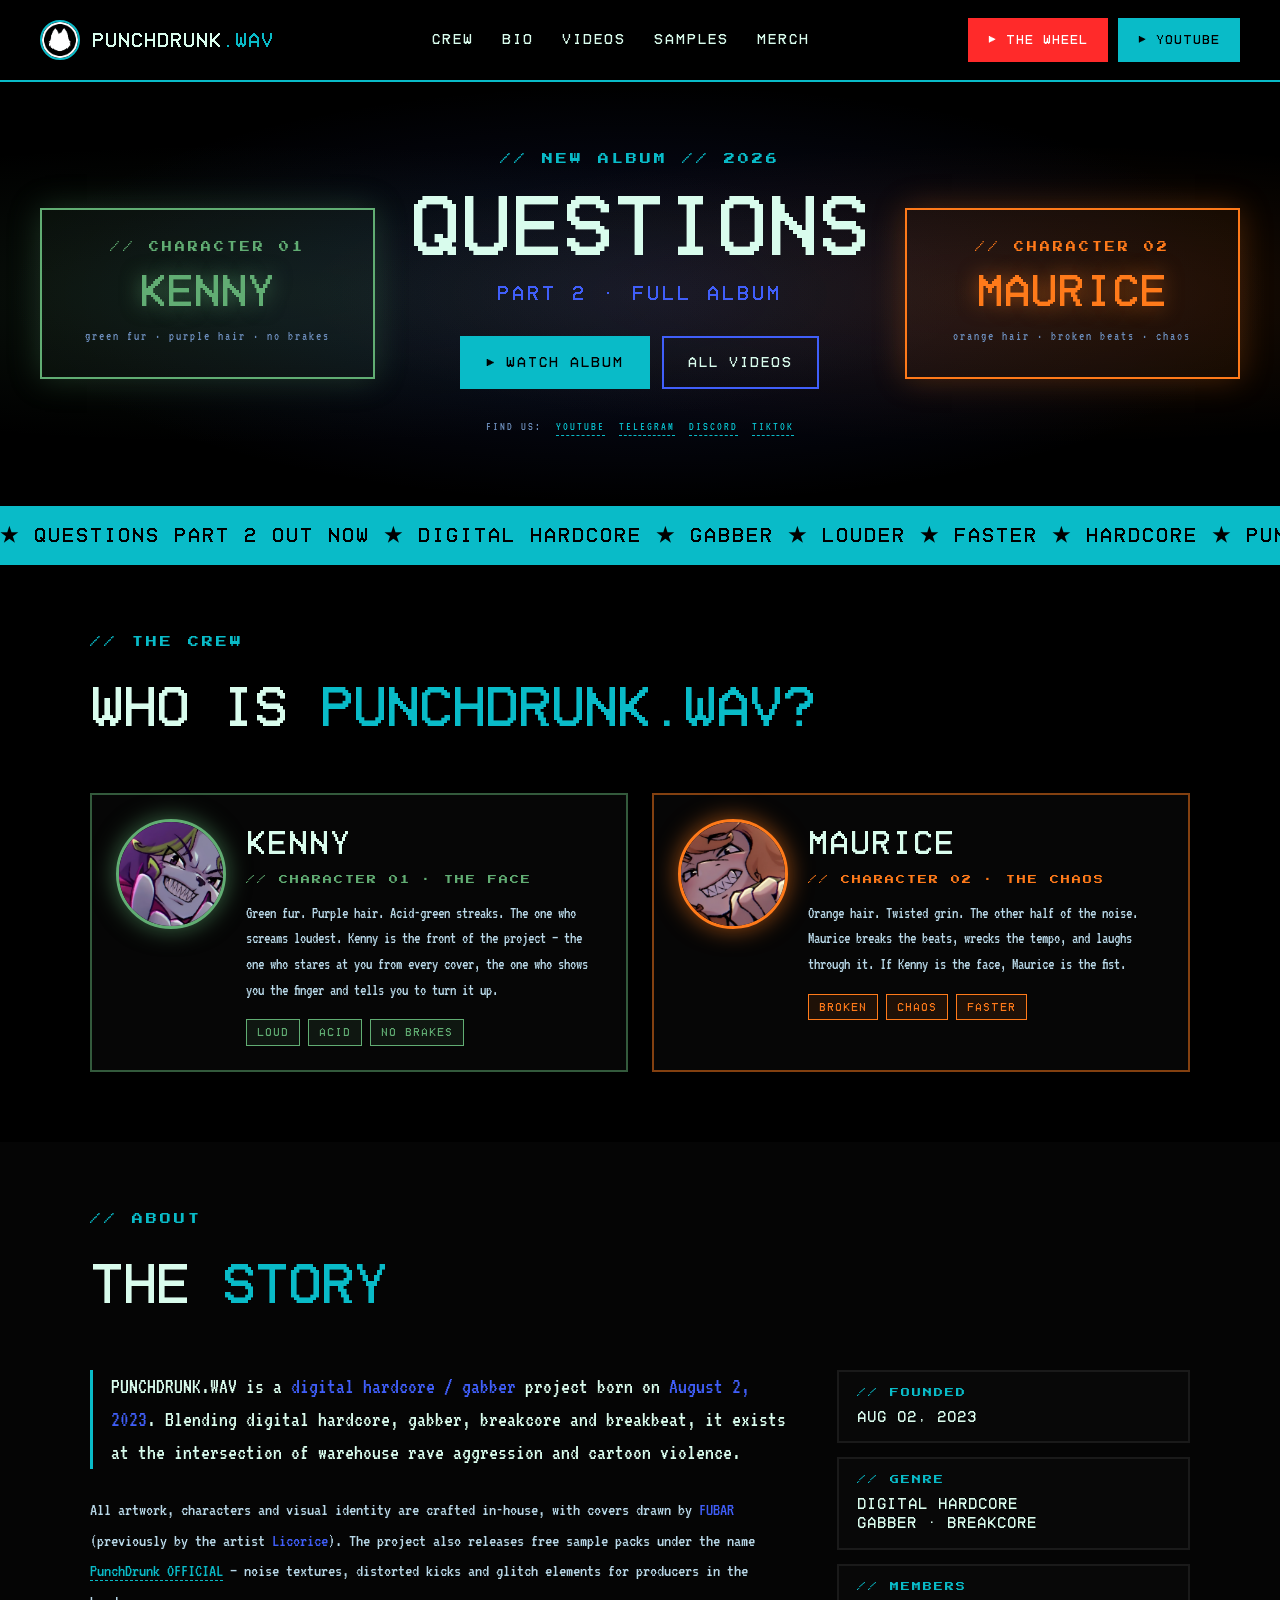
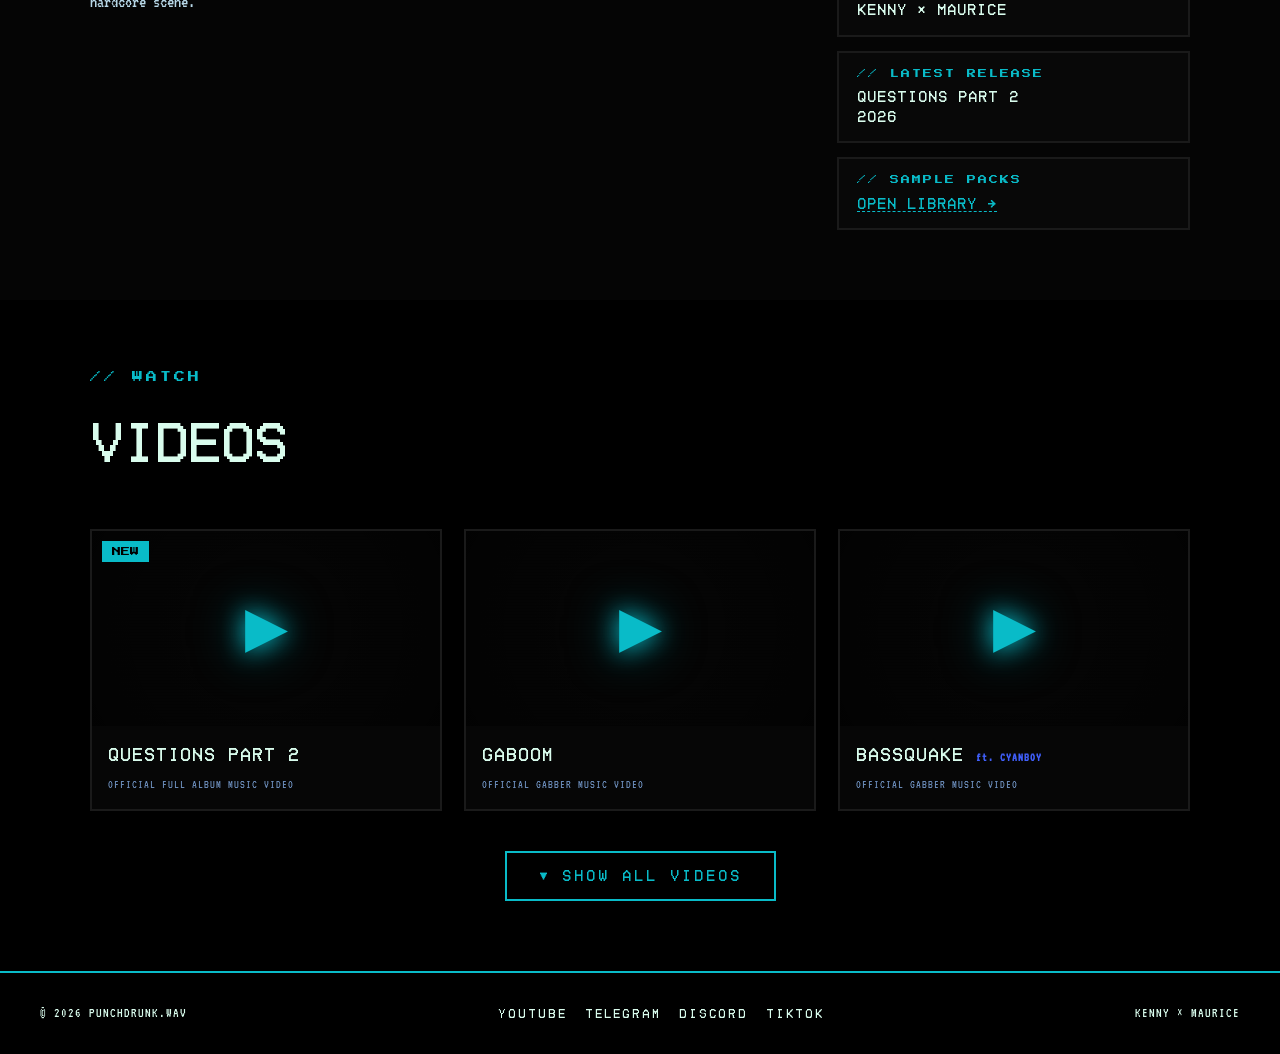
==== commit 53a95593: "Update index.html" ====
--- a/index.html
+++ b/index.html
@@ -23,6 +23,7 @@
     <a href="#bio">BIO</a>
     <a href="#videos">VIDEOS</a>
     <a href="samples.html">SAMPLES</a>
+    <a href="merch.html">MERCH</a>
   </nav>
   <div class="header-cta">
     <a href="https://punchdrunkofc.github.io/punchdrunksite/" target="_blank" rel="noopener" class="cta-btn cta-btn-arg" title="you were not supposed to find this">▶ THE WHEEL</a>
--- a/style.css
+++ b/style.css
@@ -27,6 +27,8 @@
 
   --kenny:   #61ad73;
   --maurice: #ff7a1a;
+
+  --arg:     #ff2a2a;
 }
 
 * { margin: 0; padding: 0; box-sizing: border-box; }
@@ -103,6 +105,13 @@
 
 .nav a:hover { color: var(--accent); }
 
+/* ---------- HEADER CTA BUTTONS ---------- */
+.header-cta {
+  display: flex;
+  gap: 10px;
+  align-items: center;
+}
+
 .cta-btn {
   background: var(--accent);
   color: #000;
@@ -112,12 +121,32 @@
   letter-spacing: 1px;
   border: 2px solid var(--accent);
   transition: all 0.15s;
+  white-space: nowrap;
 }
 
 .cta-btn:hover {
   background: transparent;
   color: var(--accent);
   box-shadow: 0 0 20px rgba(9, 187, 200, 0.6);
+}
+
+/* Кнопка THE WHEEL — красная, пульсирует */
+.cta-btn-arg {
+  background: var(--arg);
+  color: #fff;
+  border-color: var(--arg);
+  animation: arg-pulse 3s ease-in-out infinite;
+}
+
+.cta-btn-arg:hover {
+  background: transparent;
+  color: var(--arg);
+  box-shadow: 0 0 25px rgba(255, 42, 42, 0.85);
+}
+
+@keyframes arg-pulse {
+  0%, 100% { box-shadow: 0 0 0 rgba(255, 42, 42, 0.0); }
+  50%      { box-shadow: 0 0 18px rgba(255, 42, 42, 0.7); }
 }
 
 /* ---------- HERO ---------- */
@@ -750,7 +779,7 @@
 }
 
 @media (max-width: 600px) {
-  .header { padding: 12px 14px; }
+  .header { padding: 12px 14px; flex-wrap: wrap; gap: 10px; }
   .nav { display: none; }
   .hero { padding: 40px 20px; }
   .hero-title { font-size: 40px; }
@@ -761,6 +790,13 @@
 
   .crew-avatar { width: 90px; height: 90px; }
   .logo-img { width: 34px; height: 34px; }
+
+  .header-cta { gap: 6px; }
+  .cta-btn {
+    font-size: 11px;
+    padding: 8px 12px;
+    letter-spacing: 0.5px;
+  }
 }
 
 /* ---------- VIDEO WINDOW (draggable + resizable) ---------- */
@@ -900,9 +936,7 @@
 }
 
 /* ---------- SAMPLES NOTE ---------- */
-.samples-note-section {
-  padding: 0 40px 30px;
-}
+.samples-note-section { padding: 0 40px 30px; }
 
 .samples-note-box {
   border-left: 3px solid var(--accent);
@@ -1042,3 +1076,326 @@
   .sample-download { font-size: 11px; letter-spacing: 1px; }
   .samples-grid { gap: 16px; }
 }
+/* ================================================================
+   MERCH — grid + product pages
+   ================================================================ */
+
+/* ---------- MERCH GRID ---------- */
+.merch-grid {
+  display: grid;
+  grid-template-columns: repeat(auto-fit, minmax(280px, 1fr));
+  gap: 24px;
+}
+
+.merch-card {
+  display: block;
+  text-decoration: none;
+  color: var(--fg);
+  background: rgba(10, 10, 10, 0.6);
+  border: 2px solid var(--dim);
+  overflow: hidden;
+  position: relative;
+  transition: transform 0.25s ease, border-color 0.25s ease, box-shadow 0.25s ease;
+}
+
+.merch-card:hover {
+  transform: translateY(-6px);
+  border-color: var(--accent);
+  box-shadow: 0 0 40px rgba(9, 187, 200, 0.5);
+}
+
+.merch-thumb {
+  width: 100%;
+  aspect-ratio: 1 / 1;
+  background: #0a0a0a;
+  overflow: hidden;
+  position: relative;
+  display: flex;
+  align-items: center;
+  justify-content: center;
+}
+
+.merch-thumb img {
+  width: 100%;
+  height: 100%;
+  object-fit: cover;
+  display: block;
+  transition: transform 0.5s ease, filter 0.4s ease;
+  filter: brightness(0.92) saturate(1.05);
+}
+
+.merch-card:hover .merch-thumb img {
+  transform: scale(1.05);
+  filter: brightness(1.05) saturate(1.2);
+}
+
+.merch-badge {
+  position: absolute;
+  top: 14px;
+  right: 14px;
+  background: #000;
+  color: var(--accent);
+  font-family: "Press Start 2P", monospace;
+  font-size: 9px;
+  letter-spacing: 2px;
+  padding: 5px 10px;
+  z-index: 2;
+}
+
+.merch-info {
+  padding: 16px 18px 20px;
+}
+
+.merch-cat {
+  font-family: "Press Start 2P", monospace;
+  font-size: 9px;
+  letter-spacing: 2px;
+  color: var(--accent);
+  margin-bottom: 10px;
+}
+
+.merch-name {
+  font-family: 'Home Video', monospace;
+  font-size: 17px;
+  line-height: 1.15;
+  letter-spacing: 1px;
+  margin-bottom: 10px;
+  text-transform: uppercase;
+}
+
+.merch-price {
+  font-family: 'Home Video', monospace;
+  font-size: 12px;
+  letter-spacing: 2px;
+  color: var(--muted);
+}
+
+/* ---------- PRODUCT PAGE ---------- */
+.product-hero {
+  padding: 60px 40px 20px;
+  background: var(--bg);
+}
+
+.product-hero-inner {
+  max-width: 1100px;
+  margin: 0 auto;
+}
+
+.product-back {
+  display: inline-block;
+  font-family: 'Home Video', monospace;
+  font-size: 11px;
+  letter-spacing: 2px;
+  color: var(--accent);
+  text-decoration: none;
+  margin-bottom: 24px;
+  border-bottom: 1px dashed var(--accent);
+  padding-bottom: 2px;
+  transition: all 0.2s;
+}
+
+.product-back:hover {
+  color: var(--accent-2);
+  border-bottom-color: var(--accent-2);
+}
+
+.product-tag {
+  font-family: "Press Start 2P", monospace;
+  font-size: 10px;
+  letter-spacing: 3px;
+  color: var(--accent);
+  margin-bottom: 14px;
+}
+
+.product-title {
+  font-family: 'Home Video', monospace;
+  font-size: 56px;
+  line-height: 1.05;
+  color: var(--fg);
+  letter-spacing: -1px;
+  margin-bottom: 14px;
+}
+
+.product-status {
+  display: inline-block;
+  font-family: 'Home Video', monospace;
+  font-size: 12px;
+  letter-spacing: 3px;
+  color: #000;
+  background: var(--arg);
+  padding: 6px 14px;
+}
+
+.product-section {
+  padding: 30px 40px 80px;
+  background: var(--bg);
+}
+
+.product-inner {
+  max-width: 1100px;
+  margin: 0 auto;
+  display: grid;
+  grid-template-columns: 1.1fr 1fr;
+  gap: 50px;
+  align-items: start;
+}
+
+.product-gallery {
+  border: 2px solid var(--dim);
+  background: #0a0a0a;
+  overflow: hidden;
+  position: sticky;
+  top: 100px;
+}
+
+.product-main-img {
+  width: 100%;
+  height: auto;
+  display: block;
+  filter: brightness(0.95) saturate(1.05);
+}
+
+.product-meta { flex: 1; }
+
+.product-meta-cat {
+  font-family: "Press Start 2P", monospace;
+  font-size: 10px;
+  letter-spacing: 3px;
+  color: var(--accent);
+  margin-bottom: 24px;
+}
+
+.product-price {
+  border: 2px solid var(--accent);
+  padding: 16px 20px;
+  margin-bottom: 28px;
+  display: flex;
+  justify-content: space-between;
+  align-items: center;
+  background: rgba(9, 187, 200, 0.05);
+}
+
+.product-price-label {
+  font-family: "Press Start 2P", monospace;
+  font-size: 9px;
+  letter-spacing: 2px;
+  color: var(--muted);
+}
+
+.product-price-value {
+  font-family: 'Home Video', monospace;
+  font-size: 28px;
+  color: var(--fg);
+  letter-spacing: 1px;
+}
+
+.product-block { margin-bottom: 28px; }
+
+.product-block-label {
+  font-family: "Press Start 2P", monospace;
+  font-size: 10px;
+  letter-spacing: 3px;
+  color: var(--accent);
+  margin-bottom: 12px;
+}
+
+.product-block p {
+  font-size: 17px;
+  line-height: 1.7;
+  color: #b8d8e8;
+}
+
+.product-list {
+  list-style: none;
+  padding: 0;
+  margin: 0;
+}
+
+.product-list li {
+  font-size: 17px;
+  line-height: 1.7;
+  color: #b8d8e8;
+  padding-left: 20px;
+  position: relative;
+}
+
+.product-list li::before {
+  content: "▸";
+  position: absolute;
+  left: 0;
+  color: var(--accent);
+}
+
+.product-sizes {
+  display: flex;
+  gap: 10px;
+  flex-wrap: wrap;
+}
+
+.product-sizes span {
+  display: inline-block;
+  border: 2px solid var(--dim);
+  padding: 8px 16px;
+  font-family: 'Home Video', monospace;
+  font-size: 13px;
+  letter-spacing: 2px;
+  color: var(--fg);
+  transition: all 0.2s;
+}
+
+.product-sizes span:hover {
+  border-color: var(--accent);
+  color: var(--accent);
+}
+
+.product-warning {
+  border-left: 3px solid var(--arg);
+  padding-left: 18px;
+  color: #ff8a8a !important;
+  font-size: 16px !important;
+}
+
+.product-cta {
+  display: inline-block;
+  font-family: 'Home Video', monospace;
+  font-size: 13px;
+  letter-spacing: 2px;
+  color: var(--accent);
+  text-decoration: none;
+  padding: 14px 26px;
+  border: 2px solid var(--accent);
+  transition: all 0.15s;
+  margin-top: 16px;
+  text-transform: uppercase;
+}
+
+.product-cta:hover {
+  background: var(--accent);
+  color: #000;
+  box-shadow: 0 0 25px rgba(9, 187, 200, 0.7);
+}
+
+/* ---------- MERCH MOBILE ---------- */
+@media (max-width: 900px) {
+  .product-inner {
+    grid-template-columns: 1fr;
+    gap: 30px;
+  }
+
+  .product-gallery { position: static; }
+
+  .product-title { font-size: 40px; }
+
+  .product-hero { padding: 40px 20px 16px; }
+  .product-section { padding: 24px 20px 60px; }
+}
+
+@media (max-width: 600px) {
+  .merch-grid { gap: 16px; }
+  .merch-info { padding: 14px 14px 18px; }
+  .merch-name { font-size: 15px; }
+
+  .product-title { font-size: 30px; }
+  .product-price-value { font-size: 22px; }
+  .product-price { padding: 14px 16px; }
+}
